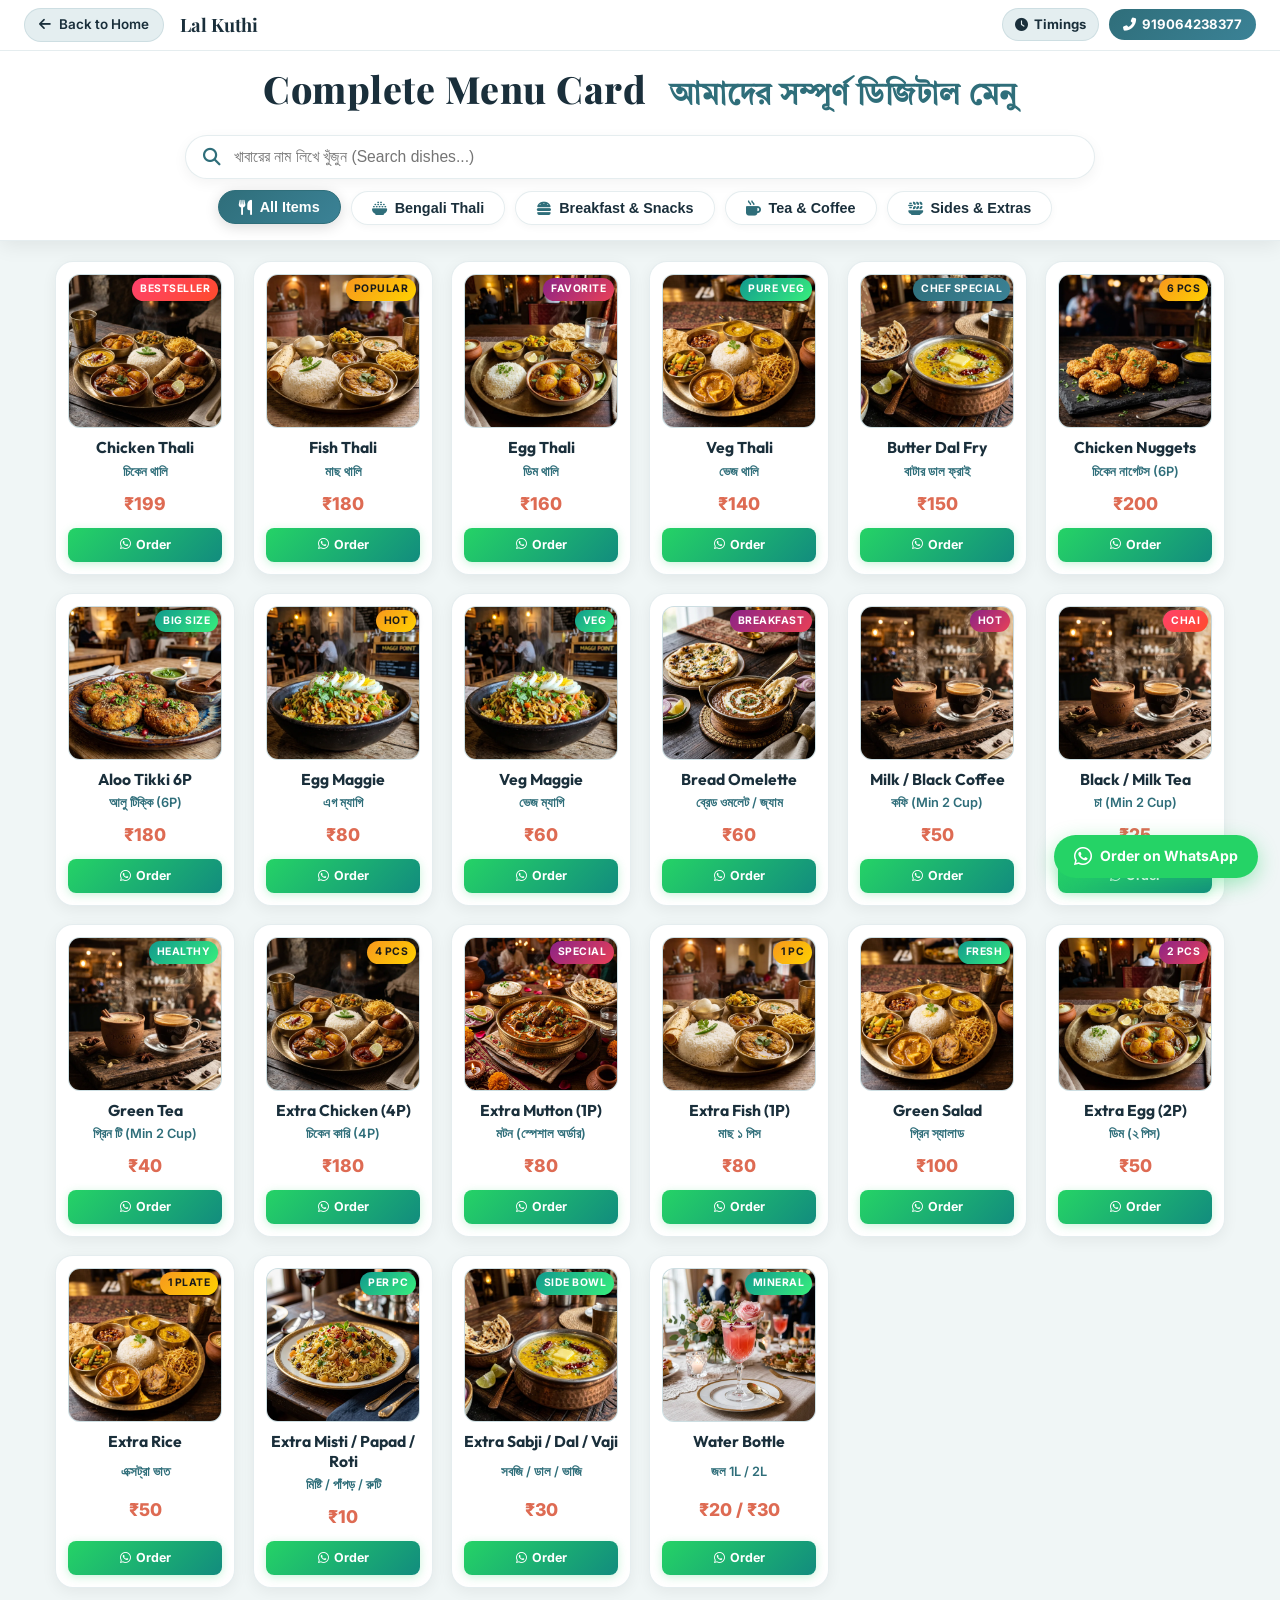
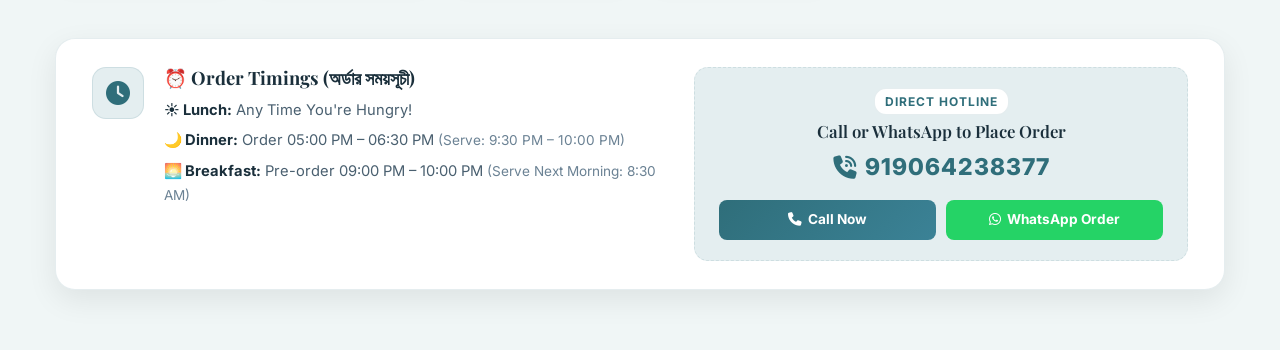
==== menu.html @ d5c4ffb7 "Initial commit - SW Lal Kuthi website and auto update tool" ====
<!DOCTYPE html>
<html lang="bn">
<head>
    <meta charset="UTF-8">
    <meta name="viewport" content="width=device-width, initial-scale=1.0">
    <link rel="icon" type="image/png" href="assets/lal_kuthi_logo.png">
    <title>Full Menu Card | Lal Kuthi</title>
    
    <!-- Meta Descriptions & SEO -->
    <meta name="description" content="Explore the full digital menu of Lal Kuthi. Bengali Thalis, Snacks, Tea, Coffee, Extras & Direct WhatsApp Ordering.">
    <meta name="theme-color" content="#c9a24b">
    
    <!-- Fonts -->
    <link rel="preconnect" href="https://fonts.googleapis.com">
    <link rel="preconnect" href="https://fonts.gstatic.com" crossorigin>
    <link href="https://fonts.googleapis.com/css2?family=Cinzel:wght@500;700;900&family=Inter:wght@300;400;500;600;700;800&family=Outfit:wght@400;500;600;700;800&family=Playfair+Display:ital,wght@0,600;0,700;0,900;1,600&family=Tiro+Bangla:ital@0;1&display=swap" rel="stylesheet">
    
    <!-- Font Awesome -->
    <link rel="stylesheet" href="https://cdnjs.cloudflare.com/ajax/libs/font-awesome/6.5.1/css/all.min.css">
    
    <!-- Main Style -->
    <link rel="stylesheet" href="styles.css">

    <style>
        /* Specific Styles for Compact Full Menu Page (LIGHT THEME) */
        .full-menu-page {
            background-color: var(--bg-deep);
            color: var(--text-primary);
            min-height: 100vh;
        }

        /* Sticky Top Header Container */
        .sticky-menu-top-container {
            position: sticky;
            top: 0;
            z-index: 1000;
            background: var(--bg-card);
            backdrop-filter: blur(20px);
            -webkit-backdrop-filter: blur(20px);
            border-bottom: 1.5px solid var(--glass-border);
            box-shadow: 0 4px 20px rgba(0, 0, 0, 0.08);
        }

        .full-menu-nav {
            padding: 8px 24px;
            display: flex;
            align-items: center;
            justify-content: space-between;
            border-bottom: 1px solid var(--glass-border);
        }

        .full-menu-nav-left {
            display: flex;
            align-items: center;
            gap: 16px;
        }

        .nav-back-btn {
            display: inline-flex;
            align-items: center;
            gap: 8px;
            background: var(--bg-dark);
            border: 1px solid var(--glass-border);
            color: var(--text-primary);
            padding: 5px 14px;
            border-radius: 25px;
            text-decoration: none;
            font-weight: 600;
            font-size: 0.84rem;
            transition: all 0.3s ease;
        }

        .nav-back-btn:hover {
            background: var(--accent-gold);
            color: #ffffff;
            border-color: var(--accent-gold);
            transform: translateX(-3px);
            box-shadow: 0 0 15px rgba(0, 0, 0, 0.15);
        }

        .full-menu-logo-title {
            font-family: 'Playfair Display', serif;
            font-size: 1.15rem;
            font-weight: 700;
            color: var(--text-primary);
        }

        .full-menu-logo-title span {
            color: var(--accent-gold);
        }

        .full-menu-nav-right {
            display: flex;
            align-items: center;
            gap: 10px;
        }

        .nav-timing-btn {
            display: inline-flex;
            align-items: center;
            gap: 6px;
            background: var(--bg-dark);
            border: 1px solid var(--glass-border);
            color: var(--text-primary);
            padding: 5px 12px;
            border-radius: 25px;
            text-decoration: none;
            font-weight: 700;
            font-size: 0.82rem;
            transition: all 0.3s ease;
        }

        .nav-timing-btn:hover {
            background: var(--accent-gold);
            color: #ffffff;
            border-color: var(--accent-gold);
            transform: translateY(-2px);
            box-shadow: 0 0 15px rgba(0, 0, 0, 0.15);
        }

        .nav-call-btn {
            display: inline-flex;
            align-items: center;
            gap: 6px;
            background: linear-gradient(135deg, var(--accent-gold), var(--accent-amber));
            color: #ffffff;
            padding: 5px 14px;
            border-radius: 25px;
            text-decoration: none;
            font-weight: 700;
            font-size: 0.82rem;
            transition: all 0.3s ease;
        }

        .nav-call-btn:hover {
            transform: translateY(-2px);
            box-shadow: 0 4px 15px rgba(0, 0, 0, 0.2);
        }

        /* Full Menu Hero Header */
        .full-menu-hero {
            text-align: center;
            padding: 14px 20px 10px;
            position: relative;
        }

        .full-menu-hero h1 {
            font-family: 'Playfair Display', serif;
            font-size: 2.35rem;
            font-weight: 800;
            color: var(--text-primary);
            margin-bottom: 0;
            line-height: 1.25;
            letter-spacing: 0.5px;
        }

        .full-menu-hero h1 .bengali-heading {
            color: var(--accent-gold);
            display: inline-block;
            font-size: 1.85rem;
            margin-left: 14px;
            font-family: 'Tiro Bangla', serif;
            font-weight: 700;
        }

        .full-menu-hero p {
            display: none;
        }

        /* Search & Filter Controls */
        .menu-control-bar {
            max-width: 950px;
            margin: 0 auto;
            padding: 10px 20px 15px;
        }

        .search-box-wrapper {
            position: relative;
            margin-bottom: 12px;
        }

        .search-box-wrapper input {
            width: 100%;
            background: var(--bg-card);
            border: 1.5px solid var(--glass-border);
            padding: 12px 20px 12px 48px;
            border-radius: 30px;
            color: var(--text-primary);
            font-size: 0.98rem;
            outline: none;
            transition: all 0.3s ease;
            box-shadow: 0 4px 14px rgba(0, 0, 0, 0.05);
        }

        .search-box-wrapper input:focus {
            border-color: var(--accent-gold);
            box-shadow: 0 0 18px rgba(0, 0, 0, 0.1);
            background: var(--bg-card);
        }

        .search-box-wrapper i {
            position: absolute;
            left: 18px;
            top: 50%;
            transform: translateY(-50%);
            color: var(--accent-gold);
            font-size: 1.1rem;
        }

        .menu-category-tabs {
            display: flex;
            justify-content: center;
            flex-wrap: wrap;
            gap: 10px;
            margin: 0;
        }

        .menu-tab-btn {
            background: var(--bg-card);
            border: 1.5px solid var(--glass-border);
            color: var(--text-secondary);
            padding: 8px 20px;
            border-radius: 25px;
            font-size: 0.9rem;
            font-weight: 600;
            cursor: pointer;
            backdrop-filter: blur(8px);
            transition: all 0.25s ease;
            display: inline-flex;
            align-items: center;
            gap: 8px;
            box-shadow: 0 2px 8px rgba(0, 0, 0, 0.04);
        }

        .menu-tab-btn i {
            color: var(--accent-gold);
            font-size: 0.95rem;
            transition: transform 0.3s ease;
        }

        .menu-tab-btn:hover {
            border-color: var(--accent-gold);
            color: var(--text-primary);
            background: var(--bg-card2, #f4f8f9);
            transform: translateY(-2px);
            box-shadow: 0 4px 15px rgba(0, 0, 0, 0.08);
        }

        .menu-tab-btn.active {
            background: linear-gradient(135deg, var(--accent-gold), var(--accent-amber));
            border-color: var(--accent-gold);
            color: #ffffff;
            box-shadow: 0 3px 14px rgba(0, 0, 0, 0.15);
            transform: translateY(-1px);
        }

        .menu-tab-btn.active i {
            color: #ffffff;
        }

        /* Compact Grid for Full Menu */
        .compact-menu-grid-container {
            max-width: 1200px;
            margin: 20px auto 50px;
            padding: 0 15px;
        }

        .compact-grid {
            display: grid;
            grid-template-columns: repeat(auto-fill, minmax(180px, 1fr));
            gap: 18px;
        }

        .compact-grid .food-menu-card {
            flex: initial;
            width: 100%;
            animation: floatMenuItem 4.5s ease-in-out infinite alternate;
        }

        .compact-grid .food-menu-card.hidden {
            display: none !important;
        }

        /* No Results Message */
        #no-results-msg {
            text-align: center;
            padding: 50px 20px;
            font-size: 1.1rem;
            color: var(--accent-gold);
            display: none;
            grid-column: 1 / -1;
        }

        /* Order Info Banner (Light Theme) */
        .order-info-banner {
            display: flex;
            align-items: stretch;
            justify-content: space-between;
            gap: 25px;
            padding: 28px 36px;
            border-radius: 20px;
            background: var(--bg-card);
            border: 1.5px solid var(--glass-border);
            box-shadow: 0 10px 30px rgba(0, 0, 0, 0.07);
        }

        .order-timing-card {
            display: flex;
            gap: 20px;
            flex: 1.3;
        }

        .timing-icon {
            width: 52px;
            height: 52px;
            border-radius: 14px;
            background: var(--bg-dark);
            border: 1px solid var(--glass-border);
            display: flex;
            align-items: center;
            justify-content: center;
            color: var(--accent-gold);
            font-size: 1.5rem;
            flex-shrink: 0;
        }

        .timing-details h4 {
            color: var(--text-primary);
            font-size: 1.15rem;
            margin-bottom: 10px;
            font-weight: 700;
        }

        .timing-details ul {
            list-style: none;
            padding: 0;
            margin: 0;
            display: flex;
            flex-direction: column;
            gap: 7px;
        }

        .timing-details li {
            font-size: 0.92rem;
            color: var(--text-secondary);
        }

        .timing-details li strong {
            color: var(--text-primary);
        }

        .timing-details .serve-time {
            color: var(--text-muted);
            font-size: 0.85rem;
        }

        .order-call-box {
            flex: 1;
            display: flex;
            flex-direction: column;
            align-items: center;
            justify-content: center;
            text-align: center;
            background: var(--bg-dark);
            padding: 20px 24px;
            border-radius: 14px;
            border: 1px dashed var(--glass-border);
        }

        .call-badge {
            background: var(--bg-card);
            color: var(--accent-gold);
            font-size: 0.75rem;
            font-weight: 700;
            text-transform: uppercase;
            letter-spacing: 1px;
            padding: 3px 10px;
            border-radius: 12px;
            margin-bottom: 6px;
            border: 1px solid var(--glass-border);
        }

        .order-call-box h3 {
            font-size: 1.05rem;
            color: var(--text-primary);
            margin-bottom: 8px;
            font-weight: 600;
        }

        .order-phone-link {
            font-size: 1.45rem;
            font-weight: 800;
            color: var(--accent-gold);
            text-decoration: none;
            letter-spacing: 1px;
            display: inline-flex;
            align-items: center;
            gap: 8px;
            margin-bottom: 14px;
            transition: transform 0.3s ease;
        }

        .order-phone-link:hover {
            transform: scale(1.05);
        }

        .quick-action-btns {
            display: flex;
            gap: 10px;
            width: 100%;
        }

        .direct-call-btn, .direct-wp-btn {
            flex: 1;
            padding: 9px 12px;
            border-radius: 8px;
            font-size: 0.85rem;
            font-weight: 700;
            text-decoration: none;
            display: inline-flex;
            align-items: center;
            justify-content: center;
            gap: 6px;
            transition: all 0.3s ease;
        }

        .direct-call-btn {
            background: linear-gradient(135deg, var(--accent-gold), var(--accent-amber));
            color: #ffffff;
        }

        .direct-call-btn:hover {
            transform: translateY(-2px);
            box-shadow: 0 4px 15px rgba(0, 0, 0, 0.2);
        }

        .direct-wp-btn {
            background: #25D366;
            color: #ffffff;
        }

        .direct-wp-btn:hover {
            background: #1ebc59;
            transform: translateY(-2px);
            box-shadow: 0 4px 15px rgba(37, 211, 102, 0.4);
        }

        /* Floating Order Quick Dial */
        .floating-order-btn {
            position: fixed;
            bottom: 22px;
            right: 22px;
            z-index: 999;
            display: flex;
            align-items: center;
            gap: 8px;
            background: #25D366;
            color: #ffffff;
            padding: 10px 20px;
            border-radius: 35px;
            text-decoration: none;
            font-weight: 700;
            font-size: 0.88rem;
            box-shadow: 0 6px 20px rgba(37, 211, 102, 0.4);
            transition: all 0.3s ease;
            animation: pulseOrderBtn 2.5s infinite;
        }

        .floating-order-btn:hover {
            background: #1ebc59;
            color: #ffffff;
            transform: scale(1.06);
            box-shadow: 0 8px 25px rgba(37, 211, 102, 0.6);
        }

        @keyframes pulseOrderBtn {
            0%, 100% { transform: scale(1); }
            50% { transform: scale(1.04); }
        }

        @media (max-width: 900px) {
            .order-info-banner {
                flex-direction: column;
                padding: 22px;
            }
            .order-timing-card {
                flex-direction: column;
                gap: 12px;
            }
        }

        @media (max-width: 600px) {
            .full-menu-nav {
                padding: 8px 12px;
            }
            .nav-back-btn span {
                display: none;
            }
            .full-menu-logo-title {
                font-size: 1.05rem;
            }
            .nav-timing-btn {
                padding: 4px 8px;
                font-size: 0.76rem;
            }
            .nav-timing-btn span {
                display: none;
            }
            .nav-call-btn {
                padding: 4px 10px;
                font-size: 0.76rem;
            }
            .full-menu-hero {
                padding: 10px 10px 4px;
            }
            .full-menu-hero h1 {
                font-size: 1.65rem;
            }
            .full-menu-hero h1 .bengali-heading {
                font-size: 1.35rem;
                display: block;
                margin-left: 0;
                margin-top: 4px;
            }
            .menu-control-bar {
                padding: 6px 12px 10px;
            }
            .search-box-wrapper {
                margin-bottom: 8px;
            }
            .search-box-wrapper input {
                padding: 9px 16px 9px 38px;
                font-size: 0.88rem;
                border-radius: 25px;
            }
            .search-box-wrapper i {
                left: 14px;
                font-size: 0.95rem;
            }
            .menu-category-tabs {
                gap: 6px;
                overflow-x: auto;
                flex-wrap: nowrap;
                justify-content: flex-start;
                padding-bottom: 4px;
                -webkit-overflow-scrolling: touch;
            }
            .menu-tab-btn {
                padding: 6px 14px;
                font-size: 0.8rem;
                border-radius: 20px;
                white-space: nowrap;
                flex-shrink: 0;
            }
            .compact-grid {
                grid-template-columns: repeat(2, 1fr);
                gap: 10px;
            }
            .compact-grid .food-menu-card {
                padding: 8px;
            }
            .food-title {
                font-size: 0.86rem;
            }
            .bengali-title {
                font-size: 0.72rem;
            }
            .food-price {
                font-size: 0.95rem;
            }
            .food-order-btn {
                padding: 5px 8px;
                font-size: 0.72rem;
            }
        }
    </style>
</head>
<body class="full-menu-page">

    <!-- Sticky Top Header (Navbar + Hero Title + Search Box + Filter Tabs) -->
    <div class="sticky-menu-top-container">
        <!-- Top Navigation Bar -->
        <nav class="full-menu-nav">
            <div class="full-menu-nav-left">
                <a href="index.html" class="nav-back-btn" title="Go back to Home Page">
                    <i class="fas fa-arrow-left"></i> <span>Back to Home</span>
                </a>
                <div class="full-menu-logo-title">Lal Kuthi</div>
            </div>
            <div class="full-menu-nav-right">
                <a href="#order-timings" class="nav-timing-btn" id="nav-timing-toggle-btn" title="Order Timings (অর্ডার সময়সূচী)">
                    <i class="fas fa-clock" id="nav-timing-icon"></i> <span id="nav-timing-text">Timings</span>
                </a>
                <a href="tel:919064238377" class="nav-call-btn">
                    <i class="fas fa-phone-alt"></i> <span>919064238377</span>
                </a>
            </div>
        </nav>

        <!-- Hero Header -->
        <header class="full-menu-hero">
            <h1>Complete Menu Card <span class="bengali-heading">আমাদের সম্পূর্ণ ডিজিটাল মেনু</span></h1>
        </header>

        <!-- Search Bar & Category Filter Tabs -->
        <div class="menu-control-bar">
            <div class="search-box-wrapper">
                <i class="fas fa-search"></i>
                <input type="text" id="menu-search-input" placeholder="খাবারের নাম লিখে খুঁজুন (Search dishes...)" autocomplete="off">
            </div>

            <div class="menu-category-tabs">
                <button class="menu-tab-btn active" data-category="all">
                    <i class="fas fa-utensils"></i> All Items
                </button>
                <button class="menu-tab-btn" data-category="thali">
                    <i class="fas fa-bowl-rice"></i> Bengali Thali
                </button>
                <button class="menu-tab-btn" data-category="snacks">
                    <i class="fas fa-burger"></i> Breakfast & Snacks
                </button>
                <button class="menu-tab-btn" data-category="beverages">
                    <i class="fas fa-mug-hot"></i> Tea & Coffee
                </button>
                <button class="menu-tab-btn" data-category="extras">
                    <i class="fas fa-plate-wheat"></i> Sides & Extras
                </button>
            </div>
        </div>
    </div>

    <!-- Compact Full Menu Grid -->
    <main class="compact-menu-grid-container">
        <div class="compact-grid" id="full-menu-grid">

            <!-- 1. Chicken Thali -->
            <div class="food-menu-card" data-category="thali" data-keywords="chicken thali murgi murgir mangsho rice dal sabji thali">
                <div class="food-card-badge bestseller">Bestseller</div>
                <div class="food-card-img-box">
                    <img src="assets/menu_chicken_thali.webp" alt="Chicken Thali" loading="lazy">
                </div>
                <div class="food-card-body">
                    <h3 class="food-title">Chicken Thali</h3>
                    <span class="bengali-title">চিকেন থালি</span>
                    <span class="food-price">₹199</span>
                    <a href="https://wa.me/919064238377?text==Hi%20Lal%20Kuthi,%20I%20want%20to%20order%20Chicken%20Thali%20(₹199)" target="_blank" class="food-order-btn">
                        <i class="fab fa-whatsapp"></i> Order
                    </a>
                </div>
            </div>

            <!-- 2. Fish Thali -->
            <div class="food-menu-card" data-category="thali" data-keywords="fish thali macher thali mach jhol rui katla rice dal thali">
                <div class="food-card-badge popular">Popular</div>
                <div class="food-card-img-box">
                    <img src="assets/menu_fish_thali.webp" alt="Fish Thali" loading="lazy">
                </div>
                <div class="food-card-body">
                    <h3 class="food-title">Fish Thali</h3>
                    <span class="bengali-title">মাছ থালি</span>
                    <span class="food-price">₹180</span>
                    <a href="https://wa.me/919064238377?text==Hi%20Lal%20Kuthi,%20I%20want%20to%20order%20Fish%20Thali%20(₹180)" target="_blank" class="food-order-btn">
                        <i class="fab fa-whatsapp"></i> Order
                    </a>
                </div>
            </div>

            <!-- 3. Egg Thali -->
            <div class="food-menu-card" data-category="thali" data-keywords="egg thali dimer thali dim kosha rice dal thali">
                <div class="food-card-badge special">Favorite</div>
                <div class="food-card-img-box">
                    <img src="assets/menu_egg_thali.webp" alt="Egg Thali" loading="lazy">
                </div>
                <div class="food-card-body">
                    <h3 class="food-title">Egg Thali</h3>
                    <span class="bengali-title">ডিম থালি</span>
                    <span class="food-price">₹160</span>
                    <a href="https://wa.me/919064238377?text==Hi%20Lal%20Kuthi,%20I%20want%20to%20order%20Egg%20Thali%20(₹160)" target="_blank" class="food-order-btn">
                        <i class="fab fa-whatsapp"></i> Order
                    </a>
                </div>
            </div>

            <!-- 4. Veg Thali -->
            <div class="food-menu-card" data-category="thali" data-keywords="veg thali niramish thali paneer dal sabji rice mishti doi">
                <div class="food-card-badge pure-veg">Pure Veg</div>
                <div class="food-card-img-box">
                    <img src="assets/menu_veg_thali.webp" alt="Veg Thali" loading="lazy">
                </div>
                <div class="food-card-body">
                    <h3 class="food-title">Veg Thali</h3>
                    <span class="bengali-title">ভেজ থালি</span>
                    <span class="food-price">₹140</span>
                    <a href="https://wa.me/919064238377?text==Hi%20Lal%20Kuthi,%20I%20want%20to%20order%20Veg%20Thali%20(₹140)" target="_blank" class="food-order-btn">
                        <i class="fab fa-whatsapp"></i> Order
                    </a>
                </div>
            </div>

            <!-- 5. Butter Dal Fry -->
            <div class="food-menu-card" data-category="extras" data-keywords="butter dal fry yellow dal tadka veg">
                <div class="food-card-badge chef">Chef Special</div>
                <div class="food-card-img-box">
                    <img src="assets/menu_butter_dal_fry.webp" alt="Butter Dal Fry" loading="lazy">
                </div>
                <div class="food-card-body">
                    <h3 class="food-title">Butter Dal Fry</h3>
                    <span class="bengali-title">বাটার ডাল ফ্রাই</span>
                    <span class="food-price">₹150</span>
                    <a href="https://wa.me/919064238377?text==Hi%20Lal%20Kuthi,%20I%20want%20to%20order%20Butter%20Dal%20Fry%20(₹150)" target="_blank" class="food-order-btn">
                        <i class="fab fa-whatsapp"></i> Order
                    </a>
                </div>
            </div>

            <!-- 6. Chicken Nuggets (6P) -->
            <div class="food-menu-card" data-category="snacks" data-keywords="chicken nuggets 6p fried snacks non-veg">
                <div class="food-card-badge popular">6 Pcs</div>
                <div class="food-card-img-box">
                    <img src="assets/menu_chicken_nuggets.webp" alt="Chicken Nuggets" loading="lazy">
                </div>
                <div class="food-card-body">
                    <h3 class="food-title">Chicken Nuggets</h3>
                    <span class="bengali-title">চিকেন নাগেটস (6P)</span>
                    <span class="food-price">₹200</span>
                    <a href="https://wa.me/919064238377?text==Hi%20Lal%20Kuthi,%20I%20want%20to%20order%20Chicken%20Nuggets%20(₹200)" target="_blank" class="food-order-btn">
                        <i class="fab fa-whatsapp"></i> Order
                    </a>
                </div>
            </div>

            <!-- 7. Aloo Tikki Big Size (6P) -->
            <div class="food-menu-card" data-category="snacks" data-keywords="aloo tikki potato cutlet snacks big size veg">
                <div class="food-card-badge pure-veg">Big Size</div>
                <div class="food-card-img-box">
                    <img src="assets/menu_aloo_tikki.webp" alt="Aloo Tikki Big Size" loading="lazy">
                </div>
                <div class="food-card-body">
                    <h3 class="food-title">Aloo Tikki 6P</h3>
                    <span class="bengali-title">আলু টিক্কি (6P)</span>
                    <span class="food-price">₹180</span>
                    <a href="https://wa.me/919064238377?text==Hi%20Lal%20Kuthi,%20I%20want%20to%20order%20Aloo%20Tikki%20(₹180)" target="_blank" class="food-order-btn">
                        <i class="fab fa-whatsapp"></i> Order
                    </a>
                </div>
            </div>

            <!-- 8. Egg Maggie -->
            <div class="food-menu-card" data-category="snacks" data-keywords="egg maggie noodles masala snacks">
                <div class="food-card-badge popular">Hot</div>
                <div class="food-card-img-box">
                    <img src="assets/menu_egg_maggie.webp" alt="Egg Maggie" loading="lazy">
                </div>
                <div class="food-card-body">
                    <h3 class="food-title">Egg Maggie</h3>
                    <span class="bengali-title">এগ ম্যাগি</span>
                    <span class="food-price">₹80</span>
                    <a href="https://wa.me/919064238377?text==Hi%20Lal%20Kuthi,%20I%20want%20to%20order%20Egg%20Maggie%20(₹80)" target="_blank" class="food-order-btn">
                        <i class="fab fa-whatsapp"></i> Order
                    </a>
                </div>
            </div>

            <!-- 9. Veg Maggie -->
            <div class="food-menu-card" data-category="snacks" data-keywords="veg maggie masala noodles snacks vegetarian">
                <div class="food-card-badge pure-veg">Veg</div>
                <div class="food-card-img-box">
                    <img src="assets/menu_egg_maggie.webp" alt="Veg Maggie" loading="lazy">
                </div>
                <div class="food-card-body">
                    <h3 class="food-title">Veg Maggie</h3>
                    <span class="bengali-title">ভেজ ম্যাগি</span>
                    <span class="food-price">₹60</span>
                    <a href="https://wa.me/919064238377?text==Hi%20Lal%20Kuthi,%20I%20want%20to%20order%20Veg%20Maggie%20(₹60)" target="_blank" class="food-order-btn">
                        <i class="fab fa-whatsapp"></i> Order
                    </a>
                </div>
            </div>

            <!-- 10. Bread Omelette / Jam / Butter -->
            <div class="food-menu-card" data-category="snacks" data-keywords="bread omelette jam butter breakfast toast egg">
                <div class="food-card-badge special">Breakfast</div>
                <div class="food-card-img-box">
                    <img src="assets/menu6.webp" alt="Bread Omelette Jam Butter" loading="lazy">
                </div>
                <div class="food-card-body">
                    <h3 class="food-title">Bread Omelette</h3>
                    <span class="bengali-title">ব্রেড ওমলেট / জ্যাম</span>
                    <span class="food-price">₹60</span>
                    <a href="https://wa.me/919064238377?text==Hi%20Lal%20Kuthi,%20I%20want%20to%20order%20Bread%20Omelette%20(₹60)" target="_blank" class="food-order-btn">
                        <i class="fab fa-whatsapp"></i> Order
                    </a>
                </div>
            </div>

            <!-- 11. Milk / Black Coffee -->
            <div class="food-menu-card" data-category="beverages" data-keywords="coffee milk coffee black coffee hot drink beverages espresso">
                <div class="food-card-badge special">Hot</div>
                <div class="food-card-img-box">
                    <img src="assets/menu_tea_coffee.webp" alt="Milk and Black Coffee" loading="lazy">
                </div>
                <div class="food-card-body">
                    <h3 class="food-title">Milk / Black Coffee</h3>
                    <span class="bengali-title">কফি (Min 2 Cup)</span>
                    <span class="food-price">₹50</span>
                    <a href="https://wa.me/919064238377?text==Hi%20Lal%20Kuthi,%20I%20want%20to%20order%20Coffee" target="_blank" class="food-order-btn">
                        <i class="fab fa-whatsapp"></i> Order
                    </a>
                </div>
            </div>

            <!-- 12. Black / Milk Tea -->
            <div class="food-menu-card" data-category="beverages" data-keywords="tea chai milk tea black tea masala chai beverage">
                <div class="food-card-badge bestseller">Chai</div>
                <div class="food-card-img-box">
                    <img src="assets/menu_tea_coffee.webp" alt="Black and Milk Tea" loading="lazy">
                </div>
                <div class="food-card-body">
                    <h3 class="food-title">Black / Milk Tea</h3>
                    <span class="bengali-title">চা (Min 2 Cup)</span>
                    <span class="food-price">₹25</span>
                    <a href="https://wa.me/919064238377?text==Hi%20Lal%20Kuthi,%20I%20want%20to%20order%20Tea" target="_blank" class="food-order-btn">
                        <i class="fab fa-whatsapp"></i> Order
                    </a>
                </div>
            </div>

            <!-- 13. Green Tea -->
            <div class="food-menu-card" data-category="beverages" data-keywords="green tea healthy detox hot beverage">
                <div class="food-card-badge pure-veg">Healthy</div>
                <div class="food-card-img-box">
                    <img src="assets/menu_tea_coffee.webp" alt="Green Tea" loading="lazy">
                </div>
                <div class="food-card-body">
                    <h3 class="food-title">Green Tea</h3>
                    <span class="bengali-title">গ্রিন টি (Min 2 Cup)</span>
                    <span class="food-price">₹40</span>
                    <a href="https://wa.me/919064238377?text==Hi%20Lal%20Kuthi,%20I%20want%20to%20order%20Green%20Tea" target="_blank" class="food-order-btn">
                        <i class="fab fa-whatsapp"></i> Order
                    </a>
                </div>
            </div>

            <!-- 14. Extra Chicken (4P) -->
            <div class="food-menu-card" data-category="extras" data-keywords="extra chicken 4p murgir mangsho chicken curry side non-veg">
                <div class="food-card-badge popular">4 Pcs</div>
                <div class="food-card-img-box">
                    <img src="assets/menu_chicken_thali.webp" alt="Extra Chicken 4P" loading="lazy">
                </div>
                <div class="food-card-body">
                    <h3 class="food-title">Extra Chicken (4P)</h3>
                    <span class="bengali-title">চিকেন কারি (4P)</span>
                    <span class="food-price">₹180</span>
                    <a href="https://wa.me/919064238377?text==Hi%20Lal%20Kuthi,%20I%20want%20to%20order%20Extra%20Chicken%204P%20(₹180)" target="_blank" class="food-order-btn">
                        <i class="fab fa-whatsapp"></i> Order
                    </a>
                </div>
            </div>

            <!-- 15. Extra Mutton (1P - Special Order) -->
            <div class="food-menu-card" data-category="extras" data-keywords="extra mutton 1p khasi mangsho mutton kosha special non-veg">
                <div class="food-card-badge special">Special</div>
                <div class="food-card-img-box">
                    <img src="assets/menu3.webp" alt="Extra Mutton 1P" loading="lazy">
                </div>
                <div class="food-card-body">
                    <h3 class="food-title">Extra Mutton (1P)</h3>
                    <span class="bengali-title">মটন (স্পেশাল অর্ডার)</span>
                    <span class="food-price">₹80</span>
                    <a href="https://wa.me/919064238377?text==Hi%20Lal%20Kuthi,%20I%20want%20to%20order%20Extra%20Mutton%20(₹80)" target="_blank" class="food-order-btn">
                        <i class="fab fa-whatsapp"></i> Order
                    </a>
                </div>
            </div>

            <!-- 16. Extra Fish (1P) -->
            <div class="food-menu-card" data-category="extras" data-keywords="extra fish 1p macher jhol rui katla side non-veg">
                <div class="food-card-badge popular">1 Pc</div>
                <div class="food-card-img-box">
                    <img src="assets/menu_fish_thali.webp" alt="Extra Fish 1P" loading="lazy">
                </div>
                <div class="food-card-body">
                    <h3 class="food-title">Extra Fish (1P)</h3>
                    <span class="bengali-title">মাছ ১ পিস</span>
                    <span class="food-price">₹80</span>
                    <a href="https://wa.me/919064238377?text==Hi%20Lal%20Kuthi,%20I%20want%20to%20order%20Extra%20Fish%20(₹80)" target="_blank" class="food-order-btn">
                        <i class="fab fa-whatsapp"></i> Order
                    </a>
                </div>
            </div>

            <!-- 17. Green Salad -->
            <div class="food-menu-card" data-category="extras" data-keywords="green salad cucumber tomato onion lemon salad veg">
                <div class="food-card-badge pure-veg">Fresh</div>
                <div class="food-card-img-box">
                    <img src="assets/menu_veg_thali.webp" alt="Green Salad" loading="lazy">
                </div>
                <div class="food-card-body">
                    <h3 class="food-title">Green Salad</h3>
                    <span class="bengali-title">গ্রিন স্যালাড</span>
                    <span class="food-price">₹100</span>
                    <a href="https://wa.me/919064238377?text==Hi%20Lal%20Kuthi,%20I%20want%20to%20order%20Green%20Salad%20(₹100)" target="_blank" class="food-order-btn">
                        <i class="fab fa-whatsapp"></i> Order
                    </a>
                </div>
            </div>

            <!-- 18. Extra Egg (2P) -->
            <div class="food-menu-card" data-category="extras" data-keywords="extra egg 2p dim egg curry side non-veg">
                <div class="food-card-badge special">2 Pcs</div>
                <div class="food-card-img-box">
                    <img src="assets/menu_egg_thali.webp" alt="Extra Egg 2P" loading="lazy">
                </div>
                <div class="food-card-body">
                    <h3 class="food-title">Extra Egg (2P)</h3>
                    <span class="bengali-title">ডিম (২ পিস)</span>
                    <span class="food-price">₹50</span>
                    <a href="https://wa.me/919064238377?text==Hi%20Lal%20Kuthi,%20I%20want%20to%20order%20Extra%20Egg%202P%20(₹50)" target="_blank" class="food-order-btn">
                        <i class="fab fa-whatsapp"></i> Order
                    </a>
                </div>
            </div>

            <!-- 19. Extra Rice -->
            <div class="food-menu-card" data-category="extras" data-keywords="extra rice bhat rice portion veg side">
                <div class="food-card-badge popular">1 Plate</div>
                <div class="food-card-img-box">
                    <img src="assets/menu_veg_thali.webp" alt="Extra Rice" loading="lazy">
                </div>
                <div class="food-card-body">
                    <h3 class="food-title">Extra Rice</h3>
                    <span class="bengali-title">এক্সট্রা ভাত</span>
                    <span class="food-price">₹50</span>
                    <a href="https://wa.me/919064238377?text==Hi%20Lal%20Kuthi,%20I%20want%20to%20order%20Extra%20Rice%20(₹50)" target="_blank" class="food-order-btn">
                        <i class="fab fa-whatsapp"></i> Order
                    </a>
                </div>
            </div>

            <!-- 20. Extra Misti / Papad / Roti -->
            <div class="food-menu-card" data-category="extras" data-keywords="extra misti papad roti sweet flatbread side">
                <div class="food-card-badge pure-veg">Per Pc</div>
                <div class="food-card-img-box">
                    <img src="assets/menu2.webp" alt="Extra Misti Papad Roti" loading="lazy">
                </div>
                <div class="food-card-body">
                    <h3 class="food-title">Extra Misti / Papad / Roti</h3>
                    <span class="bengali-title">মিষ্টি / পাঁপড় / রুটি</span>
                    <span class="food-price">₹10</span>
                    <a href="https://wa.me/919064238377?text==Hi%20Lal%20Kuthi,%20I%20want%20to%20order%20Extra%20Misti%20Papad%20Roti%20(₹10)" target="_blank" class="food-order-btn">
                        <i class="fab fa-whatsapp"></i> Order
                    </a>
                </div>
            </div>

            <!-- 21. Extra Sabji / Dal / Vaji -->
            <div class="food-menu-card" data-category="extras" data-keywords="extra sabji dal vaji butter dal fry veg side">
                <div class="food-card-badge pure-veg">Side Bowl</div>
                <div class="food-card-img-box">
                    <img src="assets/menu_butter_dal_fry.webp" alt="Extra Sabji Dal Vaji" loading="lazy">
                </div>
                <div class="food-card-body">
                    <h3 class="food-title">Extra Sabji / Dal / Vaji</h3>
                    <span class="bengali-title">সবজি / ডাল / ভাজি</span>
                    <span class="food-price">₹30</span>
                    <a href="https://wa.me/919064238377?text==Hi%20Lal%20Kuthi,%20I%20want%20to%20order%20Extra%20Sabji%20Dal%20Vaji%20(₹30)" target="_blank" class="food-order-btn">
                        <i class="fab fa-whatsapp"></i> Order
                    </a>
                </div>
            </div>

            <!-- 20. Packaged Water Bottle (1L / 2L) -->
            <div class="food-menu-card" data-category="beverages" data-keywords="water bottle 1l 2l mineral water drink">
                <div class="food-card-badge pure-veg">Mineral</div>
                <div class="food-card-img-box">
                    <img src="assets/menu5.webp" alt="Packaged Water Bottle" loading="lazy">
                </div>
                <div class="food-card-body">
                    <h3 class="food-title">Water Bottle</h3>
                    <span class="bengali-title">জল 1L / 2L</span>
                    <span class="food-price">₹20 / ₹30</span>
                    <a href="https://wa.me/919064238377?text==Hi%20Lal%20Kuthi,%20I%20want%20to%20order%20Water%20Bottle" target="_blank" class="food-order-btn">
                        <i class="fab fa-whatsapp"></i> Order
                    </a>
                </div>
            </div>

        </div>

        <!-- No Results Fallback -->
        <div id="no-results-msg">
            <i class="fas fa-search" style="font-size: 2.5rem; margin-bottom: 12px; display: block;"></i>
            <p>আপনার খোঁজা অনুযায়ী কোনো খাবার পাওয়া যায়নি। অন্য কিছু লিখে খুঁজুন।</p>
        </div>
    </main>

    <!-- Order Timings Banner -->
    <div id="order-timings" style="max-width: 1200px; margin: 0 auto 60px; padding: 0 15px; scroll-margin-top: 170px;">
        <div class="order-info-banner glassmorphism">
            <div class="order-timing-card">
                <div class="timing-icon"><i class="fas fa-clock"></i></div>
                <div class="timing-details">
                    <h4>⏰ Order Timings (অর্ডার সময়সূচী)</h4>
                    <ul>
                        <li><strong>☀️ Lunch:</strong> Any Time You're Hungry!</li>
                        <li><strong>🌙 Dinner:</strong> Order 05:00 PM – 06:30 PM <span class="serve-time">(Serve: 9:30 PM – 10:00 PM)</span></li>
                        <li><strong>🌅 Breakfast:</strong> Pre-order 09:00 PM – 10:00 PM <span class="serve-time">(Serve Next Morning: 8:30 AM)</span></li>
                    </ul>
                </div>
            </div>
            
            <div class="order-call-box">
                <div class="call-badge">Direct Hotline</div>
                <h3>Call or WhatsApp to Place Order</h3>
                <a href="tel:919064238377" class="order-phone-link">
                    <i class="fas fa-phone-volume"></i> 919064238377
                </a>
                <div class="quick-action-btns">
                    <a href="tel:919064238377" class="direct-call-btn">
                        <i class="fas fa-phone"></i> Call Now
                    </a>
                    <a href="https://wa.me/919064238377?text==Hello%20Lal%20Kuthi,%20I%20want%20to%20place%20an%20order!" target="_blank" class="direct-wp-btn">
                        <i class="fab fa-whatsapp"></i> WhatsApp Order
                    </a>
                </div>
            </div>
        </div>
    </div>

    <!-- Floating Direct WhatsApp Button -->
    <a href="https://wa.me/919064238377?text==Hello%20Lal%20Kuthi,%20I%20want%20to%20order%20food!" target="_blank" class="floating-order-btn" title="Direct WhatsApp Order">
        <i class="fab fa-whatsapp" style="font-size: 1.3rem;"></i> <span>Order on WhatsApp</span>
    </a>

    <!-- JavaScript for Live Search & Category Filtering -->
    <script>
        document.addEventListener('DOMContentLoaded', () => {
            const searchInput = document.getElementById('menu-search-input');
            const categoryTabs = document.querySelectorAll('.menu-tab-btn');
            const foodCards = document.querySelectorAll('.food-menu-card');
            const noResultsMsg = document.getElementById('no-results-msg');

            let activeCategory = 'all';

            function filterMenu() {
                const query = searchInput.value.toLowerCase().trim();
                let visibleCount = 0;

                foodCards.forEach(card => {
                    const cardCategory = card.getAttribute('data-category');
                    const keywords = (card.getAttribute('data-keywords') || '') + ' ' + card.innerText.toLowerCase();

                    const matchesCategory = (activeCategory === 'all' || cardCategory === activeCategory);
                    const matchesSearch = query === '' || keywords.includes(query);

                    if (matchesCategory && matchesSearch) {
                        card.classList.remove('hidden');
                        visibleCount++;
                    } else {
                        card.classList.add('hidden');
                    }
                });

                if (visibleCount === 0) {
                    noResultsMsg.style.display = 'block';
                } else {
                    noResultsMsg.style.display = 'none';
                }
            }

            // Category Tab Clicks
            categoryTabs.forEach(tab => {
                tab.addEventListener('click', () => {
                    categoryTabs.forEach(t => t.classList.remove('active'));
                    tab.classList.add('active');
                    activeCategory = tab.getAttribute('data-category');
                    filterMenu();
                });
            });

            // Search Input Live Filter
            searchInput.addEventListener('input', () => {
                filterMenu();
            });

            // ============================================================
            // TWO-WAY TOGGLE SCROLL (Click to go to Timings, Click again to go to Top)
            // ============================================================
            const timingToggleBtn = document.getElementById('nav-timing-toggle-btn');
            const timingIcon = document.getElementById('nav-timing-icon');
            const timingText = document.getElementById('nav-timing-text');
            const orderTimingsSection = document.getElementById('order-timings');

            function isNearTimingsSection() {
                if (!orderTimingsSection) return false;
                const rect = orderTimingsSection.getBoundingClientRect();
                return rect.top <= window.innerHeight * 0.75;
            }

            if (timingToggleBtn && orderTimingsSection) {
                timingToggleBtn.addEventListener('click', (e) => {
                    e.preventDefault();
                    if (isNearTimingsSection()) {
                        // If already at Timings section -> Smoothly scroll back to TOP
                        window.scrollTo({ top: 0, behavior: 'smooth' });
                    } else {
                        // Smoothly scroll DOWN to Order Timings section
                        orderTimingsSection.scrollIntoView({ behavior: 'smooth', block: 'start' });
                    }
                });

                // Dynamically update button icon/text when user scrolls near timings
                window.addEventListener('scroll', () => {
                    if (isNearTimingsSection()) {
                        timingToggleBtn.classList.add('at-bottom');
                        if (timingIcon) timingIcon.className = 'fas fa-arrow-up';
                        if (timingText) timingText.innerText = 'Top';
                        timingToggleBtn.title = 'Scroll back to Top (উপরে ফিরে যান)';
                    } else {
                        timingToggleBtn.classList.remove('at-bottom');
                        if (timingIcon) timingIcon.className = 'fas fa-clock';
                        if (timingText) timingText.innerText = 'Timings';
                        timingToggleBtn.title = 'Order Timings (অর্ডার সময়সূচী)';
                    }
                }, { passive: true });
            }
        });
    </script>
</body>
</html>
---- styles.css ----
/* ============================================================
   LAL KUTHI - Premium Modern Theme
   ============================================================ */

@import url('https://fonts.googleapis.com/css2?family=Cinzel:wght@500;700;900&family=Hind+Siliguri:wght@500;600;700&family=Inter:wght@300;400;500;600;700;800&family=Outfit:wght@400;500;600;700;800&family=Playfair+Display:ital,wght@0,600;0,700;0,900;1,600&family=Tiro+Bangla:ital@0;1&display=swap');

/* ---- CSS Variables ---- */
:root {
    --bg-deep:              #F0F6F6; /* Very Soft Seafoam/Sky Blue (main bg) */
    --bg-dark:              #E4EEF0; /* Soft Coastal Sand/Slate Blue tint (section bg alt) */
    --bg-card:              #FFFFFF; /* Pure White for cards */
    --bg-card2:             #F4F8F9; /* Hover card background */
    --bg-cream:             #E8F1F2; /* Cool Cream/White tint */
    --accent-gold:          #2F6E7A; /* Coral Blue / Teal */
    --accent-amber:         #3B8296; /* Medium Coral Blue */
    --accent-light:         #8AC0CB; /* Light Coral Blue (hover states) */
    --accent-red:           #DE6B53; /* Warm Coral / Coral Red */
    --accent-warm:          #C4553D; /* Muted Coral Red */
    --text-primary:         #1A2F3B; /* Deep Ocean Navy (primary text) */
    --text-secondary:       #4A6070; /* Muted Steel Blue */
    --text-muted:           #6B8294; /* Muted Slate Blue */
    --text-light-section:   #1A2F3B; /* Text on light sections */
    --glass-bg:             rgba(47, 110, 122, 0.04); /* Teal based glass */
    --glass-border:         rgba(47, 110, 122, 0.12);
    --glass-shadow:         0 8px 30px rgba(26, 47, 59, 0.08);
    --glow-gold:            0 0 25px rgba(47, 110, 122, 0.15);
    --radius-sm:            8px;
    --radius-md:            16px;
    --radius-lg:            24px;
    --transition:           all 0.4s cubic-bezier(0.4, 0, 0.2, 1);
}

/* ---- Reset ---- */
*, *::before, *::after {
    margin: 0;
    padding: 0;
    box-sizing: border-box;
}

html {
    scroll-behavior: smooth;
}

body {
    font-family: 'Inter', sans-serif;
    background-color: var(--bg-deep);
    color: var(--text-primary);
    overflow-x: hidden;
    line-height: 1.6;
}

body.no-scroll {
    overflow-y: hidden !important;
}

h1, h2, h3, h4 {
    font-family: 'Playfair Display', serif;
    line-height: 1.2;
}

/* ---- Custom Scrollbar ---- */
::-webkit-scrollbar          { width: 6px; }
::-webkit-scrollbar-track    { background: var(--bg-deep); }
::-webkit-scrollbar-thumb    { background: var(--accent-gold); border-radius: 3px; }
::-webkit-scrollbar-thumb:hover { background: var(--accent-amber); }

/* ============================================================
   LAL KUTHI - Premium Modern Theme
   ============================================================ */
.navbar {
    position: sticky;
    top: 0;
    margin: 0;
    width: 100%;
    padding: 0 5%;
    height: 72px;
    border-radius: 0;
    display: flex;
    justify-content: space-between;
    align-items: center;
    background: rgba(240, 246, 246, 0.92);
    backdrop-filter: blur(20px);
    -webkit-backdrop-filter: blur(20px);
    z-index: 1000;
    border-bottom: 1px solid rgba(47, 110, 122, 0.2);
    box-shadow: 0 4px 30px rgba(0, 0, 0, 0.5);
    transition: var(--transition);
}

.navbar-scrolled {
    height: 62px;
    background: rgba(240, 246, 246, 0.97);
    border-bottom-color: rgba(47, 110, 122, 0.35);
    box-shadow: 0 8px 40px rgba(0, 0, 0, 0.7), var(--glow-gold);
}

.logo-container {
    display: flex;
    align-items: center;
    gap: 2px; /* Set gap to almost zero to align right next to logo image */
}

.logo-brand-img {
    height: 52px;
    width: auto;
    object-fit: contain;
    transition: var(--transition);
}

.logo-brand-img:hover {
    transform: scale(1.04);
}

.logo-text-wrapper {
    display: flex;
    align-items: center;
    position: relative;
    padding-left: 0px; /* Removed padding entirely to start text immediately */
    /* no overflow: hidden so football can roll across the whole screen */
}

.animated-football-header {
    position: absolute;
    left: -52px;
    width: 48px;
    height: 48px;
    top: 50%;
    margin-top: -24px;
    display: inline-block;
    z-index: 10;
    animation: footballRollAcross 14s linear infinite;
    will-change: left, transform, opacity;
    pointer-events: none;
}

.animated-football-header svg,
.animated-football-header img {
    width: 100%;
    height: 100%;
}

.logo-text {
    font-size: 1.5rem;
    font-weight: 800;
    letter-spacing: 1px;
    background: linear-gradient(90deg, var(--accent-gold), var(--accent-red));
    -webkit-background-clip: text;
    -webkit-text-fill-color: transparent;
    font-family: 'Tiro Bangla', 'Hind Siliguri', serif;
    display: inline-block;
    white-space: nowrap;
    overflow: hidden;
    clip-path: inset(0 100% 0 0);
    opacity: 0;
    animation: revealTextWipe 14s linear infinite;
    will-change: clip-path, opacity;
}

.nav-links {
    display: flex;
    flex-direction: column;
    position: absolute;
    top: 100%;
    right: 5%; /* Align with padding of navbar actions */
    width: 210px;
    height: auto;
    background: rgba(240, 246, 246, 0.97);
    backdrop-filter: blur(20px);
    -webkit-backdrop-filter: blur(20px);
    border: 1px solid rgba(47, 110, 122, 0.2);
    border-radius: 0 0 var(--radius-md) var(--radius-md);
    padding: 1.5rem 0;
    gap: 0.25rem;
    box-shadow: 0 15px 40px rgba(0, 0, 0, 0.6);
    opacity: 0;
    transform: translateY(-8px);
    pointer-events: none;
    transition: all 0.3s cubic-bezier(0.165, 0.84, 0.44, 1);
    align-items: center;
    list-style: none;
    z-index: 1000;
}

.nav-links.nav-active {
    opacity: 1;
    transform: translateY(0);
    pointer-events: auto;
}

.nav-links a {
    text-decoration: none;
    color: var(--text-secondary);
    font-weight: 500;
    font-size: 0.95rem;
    letter-spacing: 0.5px;
    text-transform: uppercase;
    padding: 0.65rem 1.4rem;
    border-radius: var(--radius-sm);
    transition: var(--transition);
    position: relative;
    display: block;
    width: 100%;
    text-align: center;
}

.nav-links a::after {
    content: '';
    position: absolute;
    bottom: 2px;
    left: 50%;
    transform: translateX(-50%);
    width: 0;
    height: 1.5px;
    background: var(--accent-gold);
    border-radius: 2px;
    transition: width 0.3s ease;
}

.nav-links a:hover {
    color: var(--accent-light);
}

.nav-links a:hover::after {
    width: 60%;
}

.navbar-actions {
    display: flex;
    align-items: center;
    gap: 0.35rem;
}
.dripza-btn-nav {
    background: transparent !important;
    border: none !important;
    width: 38px;
    height: 38px;
    cursor: pointer;
    display: flex;
    align-items: center;
    justify-content: center;
    padding: 0;
    overflow: visible;
    position: relative;
    box-shadow: none !important;
    transition: transform 0.3s ease;
}

.dripza-btn-nav:hover {
    background: transparent !important;
    box-shadow: none !important;
    transform: translateY(-2px);
}

.dripza-nav-icon {
    width: 100%;
    height: 100%;
    object-fit: contain;
    animation: dripzaBreathing 3.5s infinite ease-in-out;
    transition: filter 0.4s ease, transform 0.8s cubic-bezier(0.34, 1.56, 0.64, 1);
}

.dripza-btn-nav:hover .dripza-nav-icon {
    transform: scale(1.15) rotate(360deg);
    filter: drop-shadow(0 0 10px rgba(47, 110, 122, 0.9));
}

@keyframes dripzaBreathing {
    0%, 100% {
        transform: scale(1);
        filter: drop-shadow(0 0 2px rgba(47, 110, 122, 0.25));
    }
    50% {
        transform: scale(1.06);
        filter: drop-shadow(0 0 7px rgba(47, 110, 122, 0.65));
    }
}

.hamburger {
    display: block; /* Show hamburger globally on PC and Mobile */
    cursor: pointer;
    font-size: 1.4rem;
    color: var(--text-primary);
    padding: 0.4rem;
    border-radius: var(--radius-sm);
    transition: var(--transition);
}

.hamburger:hover {
    color: var(--accent-gold);
    background: rgba(47, 110, 122, 0.08);
}

/* ============================================================
   LAL KUTHI - Premium Modern Theme
   ============================================================ */
.hero {
    position: relative;
    width: 100%;
    aspect-ratio: 16 / 9;
    height: 56.25vw; /* Explicit 16:9 height to prevent collapse */
    min-height: 400px; /* Safe minimum height for PC banner */
    display: flex;
    align-items: center;
    justify-content: center;
    text-align: center;
    overflow: hidden;
    margin-top: 0;
}

.hero-bg {
    position: absolute;
    inset: 0;
    z-index: 0;
    overflow: hidden;
    background: var(--bg-deep);
}

.hero-bg::before {
    content: '';
    position: absolute;
    top: -30px;
    left: -30px;
    right: -30px;
    bottom: -30px;
    background-image: var(--bg-image);
    background-size: cover;
    background-position: center;
    filter: blur(28px) brightness(0.28) saturate(1.2);
    transition: background-image 1.2s ease-in-out;
    z-index: 0;
}

.hero-bg img {
    position: absolute;
    inset: 0;
    width: 100%;
    height: 100%;
    object-fit: cover;
    display: block;
    opacity: 0;
    transition: opacity 1.5s ease-in-out;
    z-index: 1;
}

.hero-video {
    position: absolute;
    inset: 0;
    width: 100%;
    height: 100%;
    object-fit: cover;
    z-index: 1;
}

.hero-bg img.active {
    opacity: 1;
    z-index: 2;
}

.hero-bg img.prev {
    opacity: 0;
    z-index: 1;
}

.hero-nav-zone {
    position: absolute;
    top: 0;
    bottom: 0;
    width: 15%;
    z-index: 5;
    cursor: pointer;
    background: transparent;
    transition: background 0.3s ease;
}

.hero-nav-zone.left-zone {
    left: 0;
}

.hero-nav-zone.right-zone {
    right: 0;
}

/* Subtle feedback on hover (no arrow icons) */
.hero-nav-zone:hover {
    background: rgba(255, 255, 255, 0.03);
}

.overlay {
    position: absolute;
    inset: 0;
    background: transparent;
    z-index: 3;
    pointer-events: none;
}

.hero-content {
    max-width: 800px;
    padding: 0 24px;
    z-index: 4;
    transform: translateY(30px);
    opacity: 0;
    animation: fadeUp 1.2s cubic-bezier(0.165, 0.84, 0.44, 1) forwards 0.4s;
}

.hero-content h1 {
    font-size: 3.6rem;
    font-weight: 800;
    margin-bottom: 1.2rem;
    color: var(--text-primary);
    text-shadow: 0 4px 15px rgba(0, 0, 0, 0.5);
    letter-spacing: -1px;
}

.hero-content p {
    font-size: 1.15rem;
    color: var(--text-secondary);
    margin-bottom: 2.8rem;
    line-height: 1.7;
    text-shadow: 0 2px 8px rgba(0, 0, 0, 0.5);
}

/* ============================================================
   LAL KUTHI - Premium Modern Theme
   ============================================================ */
section {
    padding: 15px 6%;
}

.section-title {
    font-family: 'Playfair Display', serif;
    font-size: 2.6rem;
    font-weight: 700;
    text-align: center;
    margin-bottom: 1.2rem;
    color: var(--text-primary);
    position: relative;
    display: inline-block;
    width: 100%;
    letter-spacing: -0.5px;
}

.section-title::after {
    content: '';
    display: block;
    width: 60px;
    height: 2px;
    background: linear-gradient(90deg, var(--accent-gold), var(--accent-light));
    margin: 0.8rem auto 0;
    border-radius: 2px;
    box-shadow: 0 0 10px rgba(47, 110, 122, 0.5);
}

/* ============================================================
   LAL KUTHI - Premium Modern Theme
   ============================================================ */
.vibe-section {
    background: radial-gradient(ellipse at center top, rgba(47, 110, 122,0.05) 0%, transparent 65%);
    border-top: 1px solid rgba(47, 110, 122, 0.08);
    border-bottom: 1px solid rgba(47, 110, 122, 0.08);
    padding-top: 15px;
    padding-bottom: 15px;
}

.vibe-container {
    display: flex;
    align-items: center;
    justify-content: center;
    flex-wrap: wrap;
    gap: 1.2rem;
    padding: 0;
    max-width: 1100px;
    margin: 0 auto;
}

.vibe-text {
    max-width: 520px;
}

.vibe-text h3 {
    font-family: 'Playfair Display', serif;
    font-size: 2rem;
    margin-bottom: 1.2rem;
    font-weight: 700;
    color: var(--text-primary);
    position: relative;
    padding-left: 1.2rem;
}

.vibe-text h3::before {
    content: '';
    position: absolute;
    left: 0;
    top: 10%;
    height: 80%;
    width: 3px;
    background: linear-gradient(to bottom, var(--accent-gold), var(--accent-amber));
    border-radius: 3px;
}

.vibe-text p {
    color: var(--text-secondary);
    line-height: 1.9;
    font-size: 1.05rem;
    font-weight: 400;
}

/* ============================================================
   LAL KUTHI - Premium Modern Theme
   ============================================================ */
.rath-feast-container {
    position: relative;
    width: 190px;
    height: 190px;
    background: radial-gradient(circle at center, #260A13 0%, #120408 100%);
    border-radius: var(--radius-md);
    border: 2px solid rgba(255, 193, 7, 0.55);
    box-shadow: 0 8px 24px rgba(0, 0, 0, 0.85), 
                inset 0 0 25px rgba(233, 30, 99, 0.25),
                0 0 14px rgba(255, 193, 7, 0.35);
    overflow: hidden;
    cursor: pointer;
    perspective: 500px;
    flex-shrink: 0;
    margin: 20px;
    transition: border-color 0.4s ease, box-shadow 0.4s ease;
}

.rath-feast-container:hover {
    border-color: #FFD54F;
    box-shadow: 0 8px 24px rgba(0, 0, 0, 0.95), 
                inset 0 0 25px rgba(255, 215, 0, 0.3),
                0 0 22px rgba(233, 30, 99, 0.5);
}

.temple-arch {
    position: absolute;
    top: 5px;
    left: 5px;
    right: 5px;
    bottom: 5px;
    border: 1px dashed rgba(255, 215, 0, 0.4);
    border-radius: var(--radius-md);
    pointer-events: none;
    z-index: 1;
}

.rath-altar-chariot {
    position: absolute;
    top: 15px;
    left: 50%;
    transform: translateX(-50%);
    width: 72px;
    height: 72px;
    z-index: 3;
    filter: drop-shadow(0 2px 6px rgba(0,0,0,0.7));
    transition: transform 0.4s cubic-bezier(0.175, 0.885, 0.32, 1.275), filter 0.4s ease;
    animation: trophyFloat 3.5s infinite ease-in-out;
}

.rath-altar-chariot svg {
    width: 100%;
    height: 100%;
}

.rath-feast-container.activated .rath-altar-chariot {
    filter: drop-shadow(0 0 10px #FFD700) drop-shadow(0 0 18px #E91E63);
    animation: trophyVibrate 0.12s infinite linear;
}

@keyframes trophyFloat {
    0%, 100% { transform: translateX(-50%) translateY(0); }
    50% { transform: translateX(-50%) translateY(-3px); }
}

@keyframes trophyVibrate {
    0%, 100% { transform: translateX(-50%) translate(0, 0) scale(1.04); }
    25% { transform: translateX(-50%) translate(-0.6px, 0.6px) scale(1.04); }
    50% { transform: translateX(-50%) translate(0.6px, -0.6px) scale(1.04); }
    75% { transform: translateX(-50%) translate(-0.6px, -0.6px) scale(1.04); }
}

.temple-bell {
    position: absolute;
    bottom: 12px;
    left: 50%;
    width: 58px;
    height: 58px;
    transform: translateX(-50%);
    z-index: 5;
    cursor: pointer;
    filter: drop-shadow(0 3px 6px rgba(0,0,0,0.7));
    transition: transform 0.6s cubic-bezier(0.19, 1, 0.22, 1), opacity 0.5s ease;
}

.temple-bell:hover {
    transform: translateX(-50%) scale(1.1);
}

.temple-bell svg {
    width: 100%;
    height: 100%;
}

.rath-feast-container.activated .temple-bell {
    transform: translateX(-50%) translateY(-55px) rotate(-22deg) scale(0.9);
    opacity: 0;
    pointer-events: none;
}

.rath-fusion-burger {
    position: absolute;
    bottom: 10px;
    left: 50%;
    width: 68px;
    height: 68px;
    transform: translate(-50%, 15px) scale(0.6);
    opacity: 0;
    z-index: 2;
    pointer-events: none;
    transition: all 0.6s cubic-bezier(0.175, 0.885, 0.32, 1.275);
    filter: drop-shadow(0 0 4px rgba(0, 0, 0, 0.4));
}

.rath-fusion-burger svg {
    width: 100%;
    height: 100%;
}

.rath-feast-container.activated .rath-fusion-burger {
    opacity: 1;
    transform: translate(-50%, 0) scale(1.2);
    filter: drop-shadow(0 0 10px #FFD700) drop-shadow(0 0 18px #E91E63);
}

.rath-celebration {
    position: absolute;
    top: 36%;
    left: 50%;
    transform: translate(-50%, -50%) scale(0.7);
    font-family: 'Tiro Bangla', 'Hind Siliguri', serif;
    font-size: 0.82rem;
    font-weight: 900;
    color: #ffffff;
    letter-spacing: 1px;
    text-shadow: 0 0 10px #FFD700, 
                 0 0 18px #E91E63, 
                 0 0 26px #880E4F;
    opacity: 0;
    pointer-events: none;
    z-index: 6;
    transition: all 0.4s cubic-bezier(0.175, 0.885, 0.32, 1.275);
    white-space: nowrap;
}

.rath-feast-container.activated .rath-celebration {
    opacity: 1;
    transform: translate(-50%, -50%) scale(1);
    animation: pulseGoal 0.4s ease-in-out infinite alternate;
}

.feast-item {
    position: absolute;
    font-size: 11px;
    opacity: 0;
    z-index: 4;
    pointer-events: none;
}

.feast-item.p1 { left: 45%; top: 35px; }
.feast-item.p2 { left: 35%; top: 40px; }
.feast-item.p3 { left: 55%; top: 40px; }
.feast-item.p4 { left: 40%; top: 30px; }
.feast-item.p5 { left: 50%; top: 30px; }
.feast-item.p6 { left: 48%; top: 25px; }

.rath-feast-container.activated .feast-item {
    animation: rainConfetti 1.5s cubic-bezier(0.1, 0.8, 0.3, 1) forwards;
}

@keyframes rainConfetti {
    0% {
        transform: translate(0, 0) rotate(0deg) scale(0.5);
        opacity: 1;
    }
    100% {
        opacity: 0;
    }
}

.rath-feast-container.activated .feast-item.p1 { transform: translate(-50px, 85px) rotate(360deg) scale(1.3); }
.rath-feast-container.activated .feast-item.p2 { transform: translate(-70px, 65px) rotate(180deg) scale(1.1); }
.rath-feast-container.activated .feast-item.p3 { transform: translate(60px, 80px) rotate(-360deg) scale(1.4); }
.rath-feast-container.activated .feast-item.p4 { transform: translate(-30px, 95px) rotate(-180deg) scale(1.2); }
.rath-feast-container.activated .feast-item.p5 { transform: translate(40px, 90px) rotate(540deg) scale(1.5); }
.rath-feast-container.activated .feast-item.p6 { transform: translate(5px, 100px) rotate(-540deg) scale(1.3); }

/* ============================================================
   LAL KUTHI - Premium Modern Theme
   ============================================================ */
.reviews-section {
    background: var(--bg-dark);
}

.reviews-slider-container {
    position: relative;
    max-width: 500px;
    margin: 0 auto;
    padding: 0 10px;
}

.reviews-slider {
    position: relative;
    height: 500px;
    width: 100%;
    border-radius: var(--radius-md);
    overflow: hidden;
}

.gallery-item {
    transition: transform 0.3s ease;
    padding: 15px;
    border-radius: var(--radius-md);
}

.reviews-slider .review-slide {
    position: absolute;
    inset: 0;
    width: 100%;
    height: 100%;
    opacity: 0;
    z-index: 1;
    transition: opacity 1s ease-in-out;
    pointer-events: none;
    padding: 0;
}

.reviews-slider .review-slide.active {
    opacity: 1;
    z-index: 2;
    pointer-events: auto;
}

.reviews-slider .review-slide img {
    width: 100%;
    height: 100%;
    object-fit: contain;
    border: none;
    background: none;
    filter: drop-shadow(0 12px 32px rgba(0, 0, 0, 0.65));
}

/* ---- Slider Buttons ---- */
.slider-btn {
    position: absolute;
    top: 50%;
    transform: translateY(-50%);
    background: rgba(47, 110, 122, 0.1);
    border: 1px solid rgba(47, 110, 122, 0.3);
    color: var(--text-primary);
    width: 50px;
    height: 50px;
    border-radius: 50%;
    display: flex;
    align-items: center;
    justify-content: center;
    cursor: pointer;
    z-index: 10;
    backdrop-filter: blur(10px);
    -webkit-backdrop-filter: blur(10px);
    transition: var(--transition);
    font-size: 0.9rem;
}

.slider-btn:hover {
    background: var(--accent-gold);
    border-color: var(--accent-gold);
    color: #fff;
    box-shadow: 0 0 20px rgba(47, 110, 122, 0.55);
    transform: translateY(-50%) scale(1.12);
}

.prev-btn { left:  -68px; }
.next-btn { right: -68px; }

/* ---- Slider Dots ---- */
.slider-dots {
    display: flex;
    justify-content: center;
    gap: 8px;
    margin-top: 2rem;
}

.dot {
    width: 8px;
    height: 8px;
    border-radius: 50%;
    background: rgba(47, 110, 122, 0.2);
    border: 1px solid rgba(47, 110, 122, 0.3);
    cursor: pointer;
    transition: var(--transition);
}

.dot.active,
.dot:hover {
    background: var(--accent-gold);
    border-color: var(--accent-gold);
    box-shadow: 0 0 8px rgba(47, 110, 122, 0.5);
    transform: scale(1.3);
}

/* ---- CTA Button ---- */
.cta-button {
    display: inline-flex;
    align-items: center;
    gap: 0.7rem;
    padding: 14px 34px;
    background: transparent;
    color: var(--accent-light);
    border: 1.5px solid var(--accent-gold);
    border-radius: 4px;
    font-weight: 500;
    font-size: 0.95rem;
    letter-spacing: 0.8px;
    text-transform: uppercase;
    text-decoration: none;
    transition: var(--transition);
    box-shadow: 0 0 0 rgba(47, 110, 122, 0);
    position: relative;
    overflow: hidden;
}

.cta-button::before {
    content: '';
    position: absolute;
    inset: 0;
    background: linear-gradient(135deg, var(--accent-gold), var(--accent-amber));
    opacity: 0;
    transition: opacity 0.35s ease;
    z-index: -1;
}

.cta-button:hover {
    color: #fff;
    border-color: var(--accent-amber);
    box-shadow: 0 4px 25px rgba(47, 110, 122, 0.45);
    transform: translateY(-2px);
}

.cta-button:hover::before {
    opacity: 1;
}

/* ============================================================
   LAL KUTHI - Premium Modern Theme
   ============================================================ */
.glassmorphism {
    background: rgba(228, 238, 240, 0.65);
    backdrop-filter: blur(16px);
    -webkit-backdrop-filter: blur(16px);
    border: 1px solid rgba(47, 110, 122, 0.15);
    border-radius: var(--radius-lg);
    padding: 24px 32px;
    box-shadow: 0 8px 48px rgba(0, 0, 0, 0.55), inset 0 1px 0 rgba(47, 110, 122, 0.08);
}

#contact {
    background: radial-gradient(ellipse at bottom, rgba(47, 110, 122,0.06) 0%, transparent 65%);
    border-top: 1px solid rgba(47, 110, 122, 0.08);
    padding-top: 25px;
    padding-bottom: 25px;
}

.contact-container {
    display: flex;
    justify-content: space-around;
    flex-wrap: wrap;
    gap: 1.5rem;
    max-width: 800px;
    margin: 0 auto;
}

.contact-info, .social-links {
    flex: 1;
    min-width: 270px;
}

.contact-info h2, .social-links h2 {
    font-family: 'Playfair Display', serif;
    font-size: 1.6rem;
    margin-bottom: 1.1rem;
    font-weight: 700;
    color: var(--text-primary);
    letter-spacing: -0.3px;
    padding-bottom: 0.4rem;
    border-bottom: 1px solid rgba(47, 110, 122, 0.2);
}

.info-item {
    display: flex;
    align-items: flex-start;
    gap: 14px;
    margin-bottom: 0.6rem;
    color: var(--text-secondary);
    font-size: 1rem;
    transition: var(--transition);
    padding: 6px 10px;
    border-radius: var(--radius-sm);
    border: 1px solid transparent;
}

.info-item:hover {
    transform: translateX(4px);
    color: var(--text-primary);
    background: rgba(47, 110, 122, 0.05);
    border-color: rgba(47, 110, 122, 0.12);
}

.info-item i {
    color: var(--accent-gold);
    font-size: 1.15rem;
    width: 22px;
    margin-top: 3px;
    flex-shrink: 0;
    transition: transform 0.3s ease;
}

.info-item:hover i {
    transform: scale(1.2);
    color: var(--accent-amber);
}

/* ---- Social Icons ---- */
.social-icons {
    display: flex;
    gap: 12px;
    flex-wrap: wrap;
    margin-top: 0.5rem;
}

.social-icon {
    display: flex;
    align-items: center;
    justify-content: center;
    width: 50px;
    height: 50px;
    border-radius: 12px;
    background: rgba(47, 110, 122, 0.05);
    color: var(--text-secondary);
    font-size: 1.3rem;
    text-decoration: none;
    transition: var(--transition);
    border: 1px solid rgba(47, 110, 122, 0.15);
}

.social-icon:hover {
    background: var(--accent-gold);
    border-color: var(--accent-gold);
    color: var(--bg-deep);
    transform: translateY(-5px) scale(1.06);
    box-shadow: 0 8px 24px rgba(47, 110, 122, 0.45);
}

/* ============================================================
   LAL KUTHI - Premium Modern Theme
   ============================================================ */
footer {
    text-align: center;
    padding: 15px 5%;
    background: var(--bg-deep);
    color: var(--text-muted);
    border-top: 1px solid var(--glass-border);
    font-size: 0.88rem;
    letter-spacing: 0.3px;
}

footer p {
    margin: 0;
}

/* ============================================================
   LAL KUTHI - Premium Modern Theme
   ============================================================ */
@keyframes footballRollAcross {
    0% {
        left: -52px;
        transform: scaleX(1);
        opacity: 0;
    }
    1.5% {
        opacity: 1;
    }
    14.3% {
        left: calc(100% - 52px);
        transform: scaleX(1);
        opacity: 1;
    }
    21.4% {
        left: calc(100vw - 10% - 220px);
        transform: scaleX(1);
        opacity: 0;
    }
    50% {
        left: calc(100vw - 10% - 220px);
        transform: scaleX(1);
        opacity: 0;
    }
    51.5% {
        left: calc(100vw - 10% - 220px);
        transform: scaleX(-1);
        opacity: 1;
    }
    57.1% {
        left: calc(100% - 52px);
        transform: scaleX(-1);
        opacity: 1;
    }
    71.4% {
        left: -52px;
        transform: scaleX(-1);
        opacity: 1;
    }
    78.6% {
        left: -140px;
        transform: scaleX(-1);
        opacity: 0;
    }
    100% {
        left: -52px;
        transform: scaleX(1);
        opacity: 0;
    }
}

@keyframes footballRollAcrossMobile {
    0% {
        left: -38px;
        transform: scaleX(1);
        opacity: 0;
    }
    1.5% {
        opacity: 1;
    }
    14.3% {
        left: calc(100% - 38px);
        transform: scaleX(1);
        opacity: 1;
    }
    21.4% {
        left: calc(100vw - 10% - 160px);
        transform: scaleX(1);
        opacity: 0;
    }
    50% {
        left: calc(100vw - 10% - 160px);
        transform: scaleX(1);
        opacity: 0;
    }
    51.5% {
        left: calc(100vw - 10% - 160px);
        transform: scaleX(-1);
        opacity: 1;
    }
    57.1% {
        left: calc(100% - 38px);
        transform: scaleX(-1);
        opacity: 1;
    }
    71.4% {
        left: -38px;
        transform: scaleX(-1);
        opacity: 1;
    }
    78.6% {
        left: -100px;
        transform: scaleX(-1);
        opacity: 0;
    }
    100% {
        left: -38px;
        transform: scaleX(1);
        opacity: 0;
    }
}

@keyframes revealTextWipe {
    0%, 3.3% {
        clip-path: inset(0 100% 0 0);
        opacity: 0;
    }
    3.4% {
        opacity: 1;
    }
    18%, 55% {
        clip-path: inset(0 0% 0 0);
        opacity: 1;
    }
    57.1% {
        clip-path: inset(0 22% 0 0);
        opacity: 1;
    }
    64.3%, 100% {
        clip-path: inset(0 100% 0 0);
        opacity: 0;
    }
}

.rath-yatra-header-text {
    position: absolute;
    left: 50%;
    top: 50%;
    transform: translate(-50%, -50%);
    font-family: 'Playfair Display', serif;
    font-size: 1.35rem;
    font-weight: 800;
    letter-spacing: 0.5px;
    color: #8B1A1A;
    white-space: nowrap;
    opacity: 0;
    pointer-events: none;
    animation: revealRathText 14s linear infinite;
    z-index: 5;
}

@keyframes revealRathText {
    0%, 3.3% {
        opacity: 1;
        transform: translate(-50%, -50%) translateY(0);
    }
    18% {
        opacity: 0;
        transform: translate(-50%, -50%) translateY(-10px);
    }
    55% {
        opacity: 0;
        transform: translate(-50%, -50%) translateY(10px);
    }
    64.3%, 100% {
        opacity: 1;
        transform: translate(-50%, -50%) translateY(0);
    }
}

@keyframes fadeUp {
    from { opacity: 0; transform: translateY(30px); }
    to   { opacity: 1; transform: translateY(0); }
}

@keyframes steamUp {
    0%   { transform: translateY(0) scaleX(1); opacity: 0; }
    40%  { opacity: 0.85; }
    100% { transform: translateY(-55px) scaleX(2.5); opacity: 0; }
}

@keyframes shimmer {
    0%   { background-position: -200% 0; }
    100% { background-position: 200% 0; }
}

/* ============================================================
   LAL KUTHI - Premium Modern Theme
   ============================================================ */
@media (max-width: 768px) {
    .hero {
        aspect-ratio: 16 / 9;
        height: auto;
        min-height: auto;
        max-height: none;
        margin-top: 0;
    }

    .navbar {
        top: 0;
        margin: 0;
        width: 100%;
        padding: 0 5%;
        height: 60px;
        border-radius: 0;
    }

    .navbar-scrolled {
        top: 0;
        height: 54px;
    }

        /* Nav links and hamburger are inherited from global desktop view styles */

    .logo-brand-img { height: 44px; width: auto; }
    .logo-text-wrapper { padding-left: 0px; }
    .logo-text { font-size: 0.95rem; }
    .animated-football-header {
        width: 35px;
        height: 35px;
        top: 50%;
        margin-top: -17.5px;
        left: -38px;
        animation-name: footballRollAcrossMobile;
    }
        .rath-yatra-header-text {
        font-size: 0.95rem;
    }


    section { padding: 22px 5%; }

    .section-title {
        font-size: 1.55rem;
        margin-bottom: 0.8rem;
    }
    .cta-button {
        padding: 10px 22px;
        font-size: 0.82rem;
        letter-spacing: 0.5px;
    }

    .vibe-container {
        flex-direction: row;
        align-items: center;
        text-align: left;
        gap: 1rem;
        flex-wrap: nowrap;
    }

    .hot-bowl-container {
        transform: scale(0.65);
        transform-origin: bottom center;
        margin: 0;
        flex-shrink: 0;
    }

    .vibe-text {
        flex: 1;
        min-width: 0;
    }

    .vibe-text h3::before { display: none; }
    .vibe-text h3 {
        padding-left: 0;
        font-size: 1.25rem;
        margin-bottom: 0.5rem;
    }

    .vibe-text p {
        font-size: 0.85rem;
        line-height: 1.5;
    }

    .contact-container { flex-direction: column; gap: 1.5rem; }

    .glassmorphism { padding: 20px 16px; }

    /* Mobile review slider */
    .reviews-slider-container { max-width: 95%; }
    .reviews-slider { height: 380px; }

    .prev-btn {
        left: -6px;
        background: rgba(240, 246, 246, 0.85);
        border-color: rgba(47, 110, 122, 0.5);
        width: 40px;
        height: 40px;
    }
    .next-btn {
        right: -6px;
        background: rgba(240, 246, 246, 0.85);
        border-color: rgba(47, 110, 122, 0.5);
        width: 40px;
        height: 40px;
    }
}

/* ============================================================
   LAL KUTHI - Premium Modern Theme
   ============================================================ */
#preloader {
    position: fixed;
    inset: 0;
    width: 100vw;
    height: 100vh;
    background: var(--bg-deep);
    display: flex;
    justify-content: center;
    align-items: center;
    z-index: 9999;
    transition: opacity 0.9s cubic-bezier(0.77, 0, 0.175, 1), visibility 0.9s;
}

#preloader::before,
#preloader::after {
    content: '';
    position: absolute;
    left: 50%;
    transform: translateX(-50%);
    width: 1px;
    height: 80px;
    background: linear-gradient(to bottom, transparent, var(--accent-gold), transparent);
    opacity: 0.4;
}

#preloader::before { top: 0; }
#preloader::after  { bottom: 0; }

.preloader-content {
    text-align: center;
    display: flex;
    flex-direction: column;
    align-items: center;
    gap: 2.2rem;
    padding: 20px;
}

.preloader-title {
    font-family: 'Playfair Display', serif;
    font-size: 2.8rem;
    font-weight: 700;
    color: var(--text-primary);
    opacity: 0;
    transform: translateY(25px);
    animation: preloaderTextReveal 1.2s cubic-bezier(0.165, 0.84, 0.44, 1) forwards 0.3s;
    line-height: 1.25;
    letter-spacing: -0.5px;
}

.preloader-title .highlight {
    color: var(--accent-gold);
    display: inline-block;
    background: linear-gradient(135deg, var(--accent-light) 0%, var(--accent-gold) 60%, var(--accent-amber) 100%);
    -webkit-background-clip: text;
    -webkit-text-fill-color: transparent;
    filter: drop-shadow(0 0 12px rgba(47, 110, 122, 0.45));
}

.preloader-loader {
    width: 180px;
    height: 2px;
    background: rgba(47, 110, 122, 0.08);
    border-radius: 2px;
    overflow: hidden;
    opacity: 0;
    animation: fadeIn 0.8s ease forwards 0.8s;
    position: relative;
}

.loader-bar {
    width: 0;
    height: 100%;
    background: linear-gradient(90deg, transparent, var(--accent-gold), var(--accent-light), var(--accent-gold), transparent);
    background-size: 200% 100%;
    box-shadow: 0 0 12px var(--accent-gold);
    animation: fillProgress 1.1s cubic-bezier(0.1, 0.85, 0.25, 1) forwards,
               shimmer 1.5s linear infinite 0.5s;
}

/* ---- Preloader Animations ---- */
@keyframes preloaderTextReveal {
    to { opacity: 1; transform: translateY(0); }
}

@keyframes fillProgress {
    to { width: 100%; }
}

@keyframes fadeIn {
    to { opacity: 1; }
}

.preloader-fade-out {
    opacity: 0;
    visibility: hidden;
}

/* ============================================================
   LAL KUTHI - Premium Modern Theme
   ============================================================ */
.msg-panel-overlay, .quick-panel-overlay {
    position: fixed;
    inset: 0;
    background: rgba(26, 22, 16, 0.6);
    backdrop-filter: blur(8px);
    -webkit-backdrop-filter: blur(8px);
    z-index: 9990;
    opacity: 0;
    visibility: hidden;
    transition: opacity 0.5s ease, visibility 0.5s ease;
}

.msg-panel-overlay.active, .quick-panel-overlay.active {
    opacity: 1;
    visibility: visible;
}

.msg-panel, .quick-panel {
    position: fixed;
    top: 0;
    right: -450px; /* Hide off-screen by default */
    width: 100%;
    max-width: 450px;
    height: 100%;
    background: rgba(228, 238, 240, 0.85);
    backdrop-filter: blur(30px);
    -webkit-backdrop-filter: blur(30px);
    border-left: 1px solid rgba(47, 110, 122, 0.15);
    box-shadow: -10px 0 50px rgba(0, 0, 0, 0.8);
    z-index: 9995;
    display: flex;
    flex-direction: column;
    transition: right 0.5s cubic-bezier(0.165, 0.84, 0.44, 1);
    overflow-y: auto;
}

.msg-panel {
    padding: 3rem 2.2rem;
    gap: 2rem;
}

.quick-panel {
    padding: 0;
    gap: 0;
}

.msg-panel.active, .quick-panel.active {
    right: 0;
}

.close-msg-panel-btn, .close-quick-panel-btn {
    position: absolute;
    top: 1.5rem;
    right: 1.5rem;
    background: transparent;
    border: none;
    color: var(--text-secondary);
    font-size: 2.2rem;
    line-height: 1;
    cursor: pointer;
    z-index: 10;
    transition: var(--transition);
}

.close-msg-panel-btn:hover, .close-quick-panel-btn:hover {
    color: var(--accent-gold);
    transform: rotate(90deg);
}

/* Quick Panel Banner Styles */
.quick-panel-banner {
    position: relative;
    width: 100%;
    height: 200px;
    overflow: hidden;
    display: flex;
    align-items: center;
    justify-content: center;
    border-bottom: 1px solid rgba(47, 110, 122, 0.15);
}

.quick-panel-banner-img {
    width: 100%;
    height: 100%;
    object-fit: cover;
    position: absolute;
    inset: 0;
    z-index: 0;
    opacity: 0.35;
}

.quick-panel-banner-overlay {
    position: absolute;
    inset: 0;
    background: linear-gradient(to bottom, rgba(240, 246, 246, 0.5) 0%, rgba(228, 238, 240, 0.98) 100%);
    z-index: 1;
}

.quick-panel-banner-content {
    position: relative;
    z-index: 2;
    text-align: center;
    margin-top: 1.5rem;
}

.quick-panel-banner-logo {
    height: 52px;
    width: auto;
    object-fit: contain;
    margin-bottom: 0.4rem;
    filter: drop-shadow(0 0 10px rgba(47, 110, 122, 0.4));
}

.quick-panel-banner-content h3 {
    font-family: 'Playfair Display', serif;
    font-size: 1.5rem;
    font-weight: 700;
    color: var(--text-primary);
    margin-bottom: 0.1rem;
    letter-spacing: -0.5px;
}

.quick-panel-banner-content p {
    font-size: 0.75rem;
    color: var(--accent-light);
    text-transform: uppercase;
    letter-spacing: 1.5px;
    font-weight: 600;
}

/* Quick Panel Content & Button Styles */
.quick-panel-content {
    padding: 2.2rem 2.2rem;
    display: flex;
    flex-direction: column;
    gap: 1.2rem;
}

.quick-panel-btn {
    background: rgba(240, 246, 246, 0.6);
    border: 1px solid rgba(47, 110, 122, 0.15);
    color: var(--text-primary);
    padding: 1.2rem;
    border-radius: var(--radius-md);
    font-family: 'Tiro Bangla', 'Hind Siliguri', serif;
    font-size: 1.1rem;
    font-weight: 600;
    cursor: pointer;
    display: flex;
    align-items: center;
    gap: 1rem;
    transition: var(--transition);
    text-align: left;
    width: 100%;
}

.quick-panel-btn i {
    color: var(--accent-gold);
    font-size: 1.3rem;
    transition: var(--transition);
}

.quick-panel-btn:hover {
    border-color: var(--accent-gold);
    background: rgba(47, 110, 122, 0.05);
    box-shadow: 0 0 15px rgba(47, 110, 122, 0.15);
    transform: translateY(-2px);
}

.quick-panel-btn:hover i {
    transform: scale(1.15);
}

.msg-panel-header h2 {
    font-size: 2.2rem;
    font-weight: 800;
    margin-bottom: 0.5rem;
    background: linear-gradient(90deg, var(--accent-gold), var(--accent-light));
    -webkit-background-clip: text;
    -webkit-text-fill-color: transparent;
    font-family: 'Tiro Bangla', 'Hind Siliguri', serif;
}

.msg-panel-header p {
    color: var(--text-secondary);
    font-size: 0.95rem;
    line-height: 1.5;
}

#msg-panel-form {
    display: flex;
    flex-direction: column;
    gap: 1.5rem;
}

.form-group {
    display: flex;
    flex-direction: column;
    gap: 0.5rem;
}

.form-group label {
    font-family: 'Tiro Bangla', 'Hind Siliguri', serif;
    font-size: 0.85rem;
    text-transform: uppercase;
    letter-spacing: 1px;
    color: var(--text-secondary);
    font-weight: 600;
}

.form-group input,
.form-group textarea {
    background: rgba(240, 246, 246, 0.6);
    border: 1px solid rgba(47, 110, 122, 0.15);
    border-radius: var(--radius-sm);
    color: var(--text-primary);
    padding: 0.8rem 1rem;
    font-family: 'Inter', sans-serif;
    font-size: 0.95rem;
    transition: var(--transition);
}

.form-group input:focus,
.form-group textarea:focus {
    outline: none;
    border-color: var(--accent-gold);
    box-shadow: 0 0 10px rgba(47, 110, 122, 0.2);
    background: rgba(240, 246, 246, 0.9);
}

.submit-msg-btn {
    background: transparent;
    border: 1.5px solid var(--accent-gold);
    color: var(--accent-light);
    padding: 1rem;
    border-radius: var(--radius-sm);
    font-family: 'Tiro Bangla', 'Hind Siliguri', serif;
    font-size: 1rem;
    font-weight: 700;
    text-transform: uppercase;
    letter-spacing: 1px;
    cursor: pointer;
    display: flex;
    align-items: center;
    justify-content: center;
    gap: 0.75rem;
    transition: var(--transition);
    position: relative;
    overflow: hidden;
    z-index: 1;
}

.submit-msg-btn:hover {
    color: var(--bg-deep);
    border-color: var(--accent-amber);
    box-shadow: 0 0 20px rgba(47, 110, 122, 0.4);
    transform: translateY(-1px);
}

.submit-msg-btn::before {
    content: '';
    position: absolute;
    inset: 0;
    background: linear-gradient(135deg, var(--accent-gold), var(--accent-amber));
    opacity: 0;
    transition: opacity 0.35s ease;
    z-index: -1;
}

.submit-msg-btn:hover::before {
    opacity: 1;
}

.submit-msg-btn:disabled {
    border-color: var(--text-muted);
    color: var(--text-muted);
    cursor: not-allowed;
    box-shadow: none;
    transform: none;
}

.submit-msg-btn:disabled::before {
    display: none;
}

.msg-status-container {
    font-size: 0.95rem;
    text-align: center;
    padding: 0.8rem;
    border-radius: var(--radius-sm);
    display: none;
    animation: fadeIn 0.4s ease forwards;
}

.msg-status-container.success {
    display: block;
    background: rgba(47, 110, 122, 0.08);
    border: 1px solid rgba(47, 110, 122, 0.3);
    color: var(--accent-light);
}

.msg-status-container.error {
    display: block;
    background: rgba(255, 107, 107, 0.08);
    border: 1px solid rgba(255, 107, 107, 0.3);
    color: var(--accent-red);
}

.submit-msg-btn .btn-loader {
    width: 20px;
    height: 20px;
    border: 2.5px solid rgba(47, 110, 122, 0.2);
    border-top-color: var(--accent-gold);
    border-radius: 50%;
    animation: spin 0.8s linear infinite;
}

@keyframes spin {
    to { transform: rotate(360deg); }
}

/* ============================================================
   LAL KUTHI - Premium Modern Theme
   ============================================================ */
.redeem-panel-overlay {
    position: fixed;
    inset: 0;
    background: rgba(26, 22, 16, 0.6);
    backdrop-filter: blur(8px);
    -webkit-backdrop-filter: blur(8px);
    z-index: 9990;
    opacity: 0;
    visibility: hidden;
    transition: opacity 0.5s ease, visibility 0.5s ease;
}

.redeem-panel-overlay.active {
    opacity: 1;
    visibility: visible;
}

.redeem-panel {
    position: fixed;
    top: 0;
    right: -750px; /* Hide off-screen by default (desktop size) */
    width: 100%;
    max-width: 750px;
    height: 100%;
    background: rgba(228, 238, 240, 0.95);
    backdrop-filter: blur(30px);
    -webkit-backdrop-filter: blur(30px);
    border-left: 1px solid rgba(47, 110, 122, 0.15);
    box-shadow: -10px 0 50px rgba(0, 0, 0, 0.8);
    z-index: 9995;
    display: flex;
    flex-direction: column;
    transition: right 0.5s cubic-bezier(0.165, 0.84, 0.44, 1);
    overflow: hidden;
}

.redeem-panel.active {
    right: 0;
}

.close-redeem-panel-btn {
    position: absolute;
    top: 1.5rem;
    right: 1.5rem;
    background: transparent;
    border: none;
    color: var(--text-secondary);
    font-size: 2.2rem;
    line-height: 1;
    cursor: pointer;
    z-index: 10000;
    transition: var(--transition);
}

.close-redeem-panel-btn:hover {
    color: var(--accent-gold);
    transform: rotate(90deg);
}

.redeem-panel-wrapper {
    display: flex;
    width: 100%;
    height: 100%;
}

/* Left Column: Coral Red Sidebar */
.redeem-left-col {
    flex: 1;
    background: linear-gradient(135deg, #ff3333 0%, #ff6b6b 100%);
    padding: 3rem 2.2rem;
    color: #ffffff;
    display: flex;
    flex-direction: column;
    justify-content: space-between;
    position: relative;
    overflow: hidden;
    border-right: 1px solid rgba(255, 255, 255, 0.1);
}

.redeem-left-col::before {
    content: '';
    position: absolute;
    width: 200px;
    height: 200px;
    background: radial-gradient(circle, rgba(255,255,255,0.15) 0%, transparent 70%);
    top: -50px;
    left: -50px;
    border-radius: 50%;
}

.redeem-brand-header {
    position: relative;
    z-index: 2;
}

.redeem-brand-header h2 {
    font-family: 'Tiro Bangla', 'Hind Siliguri', serif;
    font-size: 2rem;
    font-weight: 800;
    line-height: 1.2;
    text-shadow: 0 2px 10px rgba(0, 0, 0, 0.15);
    letter-spacing: -0.5px;
}

.redeem-features {
    display: flex;
    flex-direction: column;
    gap: 2rem;
    margin: auto 0;
    position: relative;
    z-index: 2;
}

.redeem-feature-item {
    display: flex;
    align-items: flex-start;
    gap: 1.1rem;
}

.redeem-feature-item i {
    font-size: 1.6rem;
    color: #ffffff;
    background: rgba(255, 255, 255, 0.15);
    width: 44px;
    height: 44px;
    border-radius: 12px;
    display: flex;
    align-items: center;
    justify-content: center;
    flex-shrink: 0;
    box-shadow: 0 4px 15px rgba(0,0,0,0.1);
}

.redeem-feature-item h4 {
    font-family: 'Tiro Bangla', 'Hind Siliguri', serif;
    font-size: 1.1rem;
    font-weight: 700;
    margin-bottom: 0.2rem;
    color: #ffffff;
}

.redeem-feature-item p {
    font-size: 0.85rem;
    color: rgba(255, 255, 255, 0.85);
    line-height: 1.4;
}

.redeem-left-
        param($match)
        $m = $match.Value
        return $m
    

/* Right Column: Form, Inputs & States */
.redeem-right-col {
    flex: 1.25;
    padding: 4.5rem 2.5rem 3rem 2.5rem;
    display: flex;
    flex-direction: column;
    justify-content: flex-start;
    overflow-y: auto;
    background: rgba(240, 246, 246, 0.4);
}

#redeem-panel-form {
    display: flex;
    flex-direction: column;
    gap: 1.6rem;
    width: 100%;
}

.icon-input-group label {
    font-family: 'Tiro Bangla', 'Hind Siliguri', serif;
    font-size: 0.8rem;
    text-transform: uppercase;
    letter-spacing: 1.5px;
    color: var(--text-secondary);
    font-weight: 700;
    margin-bottom: 0.5rem;
    display: block;
}

.input-with-icon {
    position: relative;
    display: flex;
    align-items: center;
}

.input-with-icon i {
    position: absolute;
    left: 1.1rem;
    color: var(--text-muted);
    font-size: 1.1rem;
    pointer-events: none;
    transition: var(--transition);
}

.input-with-icon input {
    width: 100%;
    background: rgba(26, 22, 16, 0.6);
    border: 1px solid rgba(47, 110, 122, 0.15);
    border-radius: var(--radius-md);
    color: var(--text-primary);
    padding: 1.1rem 1.1rem 1.1rem 2.8rem;
    font-family: 'Inter', sans-serif;
    font-size: 1rem;
    transition: var(--transition);
}

.input-with-icon input:focus {
    outline: none;
    border-color: var(--accent-gold);
    box-shadow: 0 0 15px rgba(47, 110, 122, 0.25);
    background: rgba(26, 22, 16, 0.9);
}

.input-with-icon input:focus + i {
    color: var(--accent-gold);
}

.submit-redeem-btn {
    background: #13151b;
    border: 1.5px solid rgba(255, 255, 255, 0.1);
    color: var(--text-primary);
    padding: 1.2rem;
    border-radius: var(--radius-md);
    font-family: 'Tiro Bangla', 'Hind Siliguri', serif;
    font-size: 1.1rem;
    font-weight: 700;
    text-transform: uppercase;
    letter-spacing: 1.5px;
    cursor: pointer;
    transition: var(--transition);
    box-shadow: 0 8px 24px rgba(0, 0, 0, 0.3);
    margin-top: 0.8rem;
}

.submit-redeem-btn:hover:not(:disabled) {
    background: #ff4d4d;
    border-color: #ff4d4d;
    box-shadow: 0 8px 30px rgba(255, 77, 77, 0.4);
    transform: translateY(-2px);
}

.submit-redeem-btn:disabled {
    opacity: 0.5;
    cursor: not-allowed;
}

.redeem-subtext-link {
    text-align: center;
    font-size: 0.9rem;
    color: var(--text-secondary);
    margin-top: 0.5rem;
}

.redeem-subtext-link a {
    color: #ff6b6b;
    text-decoration: none;
    font-weight: 600;
    transition: var(--transition);
}

.redeem-subtext-link a:hover {
    color: #ff4d4d;
    text-decoration: underline;
}

/* Status Notifications */
.redeem-status-container {
    margin-top: 1.5rem;
    font-size: 0.95rem;
    text-align: center;
    padding: 1rem;
    border-radius: var(--radius-md);
    display: none;
    animation: fadeIn 0.4s ease forwards;
}

.redeem-status-container.success {
    display: block;
    background: rgba(47, 110, 122, 0.08);
    border: 1px solid rgba(47, 110, 122, 0.3);
    color: var(--accent-light);
}

.redeem-status-container.error {
    display: block;
    background: rgba(255, 107, 107, 0.08);
    border: 1px solid rgba(255, 107, 107, 0.3);
    color: var(--accent-red);
}

/* Digital Ticket styling */
.ticket-container {
    display: flex;
    flex-direction: column;
    align-items: center;
    gap: 1.5rem;
    animation: fadeIn 0.5s ease-out forwards;
    width: 100%;
}

.ticket {
    background: rgba(228, 238, 240, 0.9);
    border: 1px solid rgba(47, 110, 122, 0.2);
    border-radius: var(--radius-md);
    width: 100%;
    box-shadow: 0 15px 35px rgba(0, 0, 0, 0.5);
    overflow: hidden;
    position: relative;
}

.ticket-header {
    background: linear-gradient(90deg, rgba(47, 110, 122, 0.1), transparent);
    padding: 1.5rem;
    text-align: center;
}

.ticket-header h3 {
    font-family: 'Playfair Display', serif;
    font-size: 1.4rem;
    color: var(--text-primary);
    margin-bottom: 0.2rem;
}

.ticket-header p {
    font-size: 0.75rem;
    color: var(--accent-gold);
    letter-spacing: 2px;
    font-weight: 700;
}

.ticket-divider {
    position: relative;
    height: 1px;
    border-top: 1.5px dashed rgba(47, 110, 122, 0.25);
    margin: 0 1rem;
}

.left-notch, .right-notch {
    position: absolute;
    width: 20px;
    height: 20px;
    background: rgba(240, 246, 246, 0.98); /* Match panel background to cut out */
    border-radius: 50%;
    top: -10px;
    z-index: 10;
}

.left-notch {
    left: -22px;
    border-right: 1px solid rgba(47, 110, 122, 0.2);
}

.right-notch {
    right: -22px;
    border-left: 1px solid rgba(47, 110, 122, 0.2);
}

.ticket-body {
    padding: 2rem 1.5rem;
    text-align: center;
    display: flex;
    flex-direction: column;
    align-items: center;
    gap: 1rem;
}

.ticket-label {
    font-size: 0.8rem;
    text-transform: uppercase;
    color: var(--text-secondary);
    letter-spacing: 1px;
}

.ticket-token {
    font-family: 'Tiro Bangla', 'Hind Siliguri', serif;
    font-size: 2.2rem;
    color: var(--accent-gold);
    background: rgba(47, 110, 122, 0.05);
    padding: 0.6rem 2rem;
    border-radius: var(--radius-sm);
    border: 1px dashed var(--accent-gold);
    letter-spacing: 1px;
    box-shadow: 0 0 15px rgba(47, 110, 122, 0.1);
    font-weight: 800;
}

.ticket-subtext {
    font-size: 0.85rem;
    color: var(--text-secondary);
    line-height: 1.5;
    max-width: 280px;
}

.copy-token-btn {
    background: transparent;
    border: 1.5px solid var(--accent-gold);
    color: var(--accent-light);
    padding: 0.75rem 1.8rem;
    border-radius: var(--radius-sm);
    font-family: 'Tiro Bangla', 'Hind Siliguri', serif;
    font-weight: 600;
    cursor: pointer;
    display: flex;
    align-items: center;
    gap: 0.5rem;
    transition: var(--transition);
}

.copy-token-btn:hover {
    background: var(--accent-gold);
    color: var(--bg-deep);
    box-shadow: 0 0 15px rgba(47, 110, 122, 0.4);
}

.redeem-again-btn, .back-to-form-btn {
    background: transparent;
    border: 1.5px solid rgba(255, 255, 255, 0.15);
    color: var(--text-secondary);
    padding: 0.9rem;
    border-radius: var(--radius-md);
    width: 100%;
    cursor: pointer;
    font-family: 'Tiro Bangla', 'Hind Siliguri', serif;
    font-weight: 600;
    transition: var(--transition);
    text-transform: uppercase;
    font-size: 0.9rem;
    letter-spacing: 1px;
}

.redeem-again-btn:hover, .back-to-form-btn:hover {
    border-color: var(--text-primary);
    color: var(--text-primary);
    background: rgba(255, 255, 255, 0.05);
}

/* History container styling */
.redeem-history-container {
    width: 100%;
    display: flex;
    flex-direction: column;
    gap: 1.5rem;
    animation: fadeIn 0.4s ease forwards;
}

.redeem-history-container h3 {
    font-family: 'Tiro Bangla', 'Hind Siliguri', serif;
    font-size: 1.4rem;
    color: var(--text-primary);
    display: flex;
    align-items: center;
    gap: 0.75rem;
}

.history-badge {
    background: #ff4d4d;
    color: white;
    font-size: 0.8rem;
    padding: 2px 8px;
    border-radius: 10px;
    font-family: 'Inter', sans-serif;
}

.history-list {
    display: flex;
    flex-direction: column;
    gap: 1rem;
    max-height: 380px;
    overflow-y: auto;
    padding-right: 0.5rem;
}

.history-list::-webkit-scrollbar {
    width: 4px;
}

.history-card {
    background: rgba(228, 238, 240, 0.6);
    border: 1px solid rgba(255, 255, 255, 0.08);
    border-radius: var(--radius-md);
    padding: 1.2rem;
    display: flex;
    justify-content: space-between;
    align-items: center;
    transition: var(--transition);
}

.history-card:hover {
    border-color: var(--accent-gold);
    background: rgba(228, 238, 240, 0.9);
}

.history-details {
    display: flex;
    flex-direction: column;
    gap: 0.3rem;
}

.history-code-tag {
    font-size: 0.75rem;
    color: #ff6b6b;
    text-transform: uppercase;
    font-weight: 700;
    letter-spacing: 0.5px;
}

.history-token {
    font-family: 'Tiro Bangla', 'Hind Siliguri', serif;
    font-size: 1.25rem;
    color: var(--text-primary);
    font-weight: 700;
}

.history-date {
    font-size: 0.7rem;
    color: var(--text-muted);
}

.history-copy-btn {
    background: transparent;
    border: 1px solid rgba(47, 110, 122, 0.3);
    color: var(--accent-light);
    width: 38px;
    height: 38px;
    border-radius: 50%;
    display: flex;
    align-items: center;
    justify-content: center;
    cursor: pointer;
    transition: var(--transition);
}

.history-copy-btn:hover {
    background: var(--accent-gold);
    color: var(--bg-deep);
    border-color: var(--accent-gold);
    box-shadow: 0 0 10px rgba(47, 110, 122, 0.3);
}

/* ============================================================
   LAL KUTHI - Premium Modern Theme
   ============================================================ */
@media (max-width: 768px) {
    .redeem-panel {
        max-width: 100%;
        right: -100%;
    }
    
    .redeem-panel-wrapper {
        flex-direction: column;
        overflow-y: auto;
    }
    
    .redeem-left-col {
        padding: 2.2rem 1.8rem 1.8rem 1.8rem;
        flex: none;
        min-height: auto;
        border-right: none;
        border-bottom: 1px solid rgba(255, 255, 255, 0.1);
    }
    
    .redeem-features {
        margin-top: 1.5rem;
        gap: 1.2rem;
    }
    
    .redeem-left-col::before {
        display: none;
    }
    
    .redeem-brand-header h2 {
        font-size: 1.6rem;
    }
    
    .redeem-right-col {
        flex: none;
        padding: 2.2rem 1.8rem 3rem 1.8rem;
        background: transparent;
        overflow-y: visible;
    }
    
    .left-notch {
        left: -12px;
    }
    
    .right-notch {
        right: -12px;
    }
}

/* ============================================================
   LAL KUTHI - Premium Modern Theme
   ============================================================ */
.fifa-btn {
    background: transparent !important;
    border: none !important;
    cursor: pointer;
    padding: 0;
    margin: 0;
    display: flex;
    align-items: center;
    justify-content: center;
    overflow: visible;
    width: 38px;
    height: 38px;
    position: relative;
    transition: transform 0.3s cubic-bezier(0.34, 1.56, 0.64, 1);
}

.fifa-container {
    width: 34px;
    height: 34px;
    position: relative;
    display: flex;
    align-items: center;
    justify-content: center;
}

/* Magic Ring: Anime Spell Circle behind Trophy (Stadium Green) */
.fifa-magic-ring {
    position: absolute;
    width: 32px;
    height: 32px;
    border-radius: 50%;
    border: 1.5px dashed #00ff66;
    animation: spinRing 6s linear infinite;
    opacity: 0.85;
}

.fifa-btn:hover .fifa-magic-ring {
    border-color: #ffe066;
    border-style: dotted;
    animation-duration: 1.2s; /* spins super fast on hover like power charging! */
}

/* FIFA Trophy SVG styling */
.fifa-svg {
    width: 100%;
    height: 100%;
    z-index: 2;
    animation: fifaFloat 3s infinite ease-in-out;
}

.fifa-btn:hover .fifa-svg {
    animation: fifaVibrate 0.12s infinite linear; /* vibrates like charging raw energy! */
}

.fifa-btn:hover {
    transform: scale(1.18);
}

/* Animations */
@keyframes spinRing {
    from { transform: rotate(0deg); }
    to { transform: rotate(360deg); }
}

@keyframes fifaFloat {
    0%, 100% {
        transform: translateY(0) scale(1);
    }
    50% {
        transform: translateY(-2px) scale(1.04);
    }
}

@keyframes fifaVibrate {
    0%, 100% { transform: translate(0, 0) scale(1.08); }
    25% { transform: translate(-0.8px, 0.8px) scale(1.08); }
    50% { transform: translate(0.8px, -0.8px) scale(1.08); }
    75% { transform: translate(-0.8px, -0.8px) scale(1.08); }
}

/* ============================================================
   LAL KUTHI - Premium Modern Theme
   ============================================================ */
.promo-modal {
    position: fixed;
    inset: 0;
    z-index: 10000; /* Above header, quick panel, etc. */
    display: flex;
    align-items: center;
    justify-content: center;
    opacity: 0;
    pointer-events: none;
}

.promo-modal.active {
    opacity: 1;
    pointer-events: auto;
    transition: opacity 0.5s cubic-bezier(0.4, 0, 0.2, 1);
}

.promo-modal-overlay {
    position: absolute;
    inset: 0;
    background: rgba(26, 22, 16, 0.85);
    transition: opacity 0.5s ease;
}

.promo-modal-content {
    position: relative;
    max-width: 480px;
    width: 88%;
    z-index: 10001;
    transform: scale(0.9);
    transition: transform 0.5s cubic-bezier(0.34, 1.56, 0.64, 1), opacity 0.5s ease;
    display: flex;
    align-items: center;
    justify-content: center;
    border-radius: var(--radius-md);
    overflow: visible;
    box-shadow: 0 25px 60px rgba(0, 0, 0, 0.85), 0 0 40px rgba(47, 110, 122, 0.2);
    border: 1.5px solid rgba(47, 110, 122, 0.2);
}

.promo-modal.active .promo-modal-content {
    transform: scale(1);
}

.promo-modal.closing {
    pointer-events: none;
}

.promo-modal.closing .promo-modal-overlay {
    opacity: 0;
}

.promo-modal.closing .promo-modal-content {
    animation: flyToButton 0.65s cubic-bezier(0.55, 0.055, 0.675, 0.19) forwards;
}

@keyframes flyToButton {
    0% {
        transform: translate(0, 0) scale(1);
        opacity: 1;
    }
    100% {
        transform: translate(var(--fly-x, 0), var(--fly-y, 0)) scale(0.02);
        opacity: 0;
    }
}

.promo-poster-img {
    width: 100%;
    height: auto;
    max-height: 80vh;
    object-fit: contain;
    border-radius: var(--radius-md);
    display: block;
}

.promo-modal-close {
    position: absolute;
    top: -16px;
    right: -16px;
    width: 36px;
    height: 36px;
    border-radius: 50%;
    background: #1A1610;
    border: 2px solid var(--accent-gold);
    color: #fff;
    font-size: 1.1rem; /* font size scaled for icon size */
    font-weight: 600;
    line-height: 1;
    display: flex;
    align-items: center;
    justify-content: center;
    cursor: pointer;
    z-index: 10002;
    box-shadow: 0 4px 15px rgba(47, 110, 122, 0.4);
    transition: all 0.3s ease;
}

.promo-modal-close:hover {
    transform: scale(1.15) rotate(90deg);
    background: var(--accent-gold);
    color: #1A1610;
    box-shadow: 0 4px 22px rgba(47, 110, 122, 0.85);
}

@media (max-width: 480px) {
    .promo-modal-content {
        width: 90%;
        max-width: 350px;
    }
    .promo-modal-close {
        top: 8px;
        right: 8px;
        width: 32px;
        height: 32px;
        font-size: 0.95rem;
        background: rgba(26, 22, 16, 0.85);
        border-color: #fff;
        box-shadow: 0 2px 10px rgba(0,0,0,0.5);
    }
    .promo-modal-close:hover {
        transform: scale(1.1) rotate(90deg);
        background: #fff;
        color: #1A1610;
        box-shadow: 0 4px 15px rgba(255,255,255,0.8);
    }
}

/* ============================================================
   LAL KUTHI - Premium Modern Theme
   ============================================================ */
.puja-btn {
    background: transparent !important;
    border: none !important;
    cursor: pointer;
    padding: 0;
    margin: 0;
    display: flex;
    align-items: center;
    justify-content: center;
    overflow: visible;
    width: 38px;
    height: 38px;
    position: relative;
    transition: transform 0.3s cubic-bezier(0.34, 1.56, 0.64, 1);
}

.puja-container {
    width: 34px;
    height: 34px;
    position: relative;
    display: flex;
    align-items: center;
    justify-content: center;
}

/* Magic Ring: Anime Spell Circle behind Trishul */
.puja-magic-ring {
    position: absolute;
    width: 32px;
    height: 32px;
    border-radius: 50%;
    border: 1.5px dashed #ff2200;
    box-shadow: 0 0 8px rgba(255, 34, 0, 0.45), inset 0 0 8px rgba(255, 34, 0, 0.45);
    animation: spinRing 6s linear infinite;
    opacity: 0.85;
}

.puja-btn:hover .puja-magic-ring {
    border-color: var(--accent-gold);
    border-style: dotted;
    box-shadow: 0 0 12px rgba(47, 110, 122, 0.85), inset 0 0 12px rgba(47, 110, 122, 0.85);
    animation-duration: 1.2s; /* spins super fast on hover like power charging! */
}

/* Durga Face SVG styling */
.puja-svg {
    width: 100%;
    height: 100%;
    z-index: 2;
    filter: drop-shadow(0 0 2px rgba(255, 224, 102, 0.6));
    animation: durgaFloat 3s infinite ease-in-out;
}

.puja-btn:hover .puja-svg {
    filter: drop-shadow(0 0 6px #ff2200) drop-shadow(0 0 10px #ffe066);
    animation: durgaVibrate 0.12s infinite linear; /* vibrates like charging raw energy! */
}

.puja-btn:hover {
    transform: scale(1.18);
}

@keyframes durgaFloat {
    0%, 100% {
        transform: translateY(0) scale(1);
    }
    50% {
        transform: translateY(-2px) scale(1.04);
    }
}

@keyframes durgaVibrate {
    0%, 100% { transform: translate(0, 0) scale(1.08); }
    25% { transform: translate(-0.8px, 0.8px) scale(1.08); }
    50% { transform: translate(0.8px, -0.8px) scale(1.08); }
    75% { transform: translate(-0.8px, -0.8px) scale(1.08); }
}

/* ============================================================
   LAL KUTHI - Premium Modern Theme
   ============================================================ */
.main-menu-section {
    padding: 42px 20px 30px;
    background: linear-gradient(180deg, var(--bg-deep) 0%, var(--bg-card2, var(--bg-dark)) 50%, var(--bg-deep) 100%) !important;
    position: relative;
    border-top: 1px solid var(--glass-border);
    border-bottom: 1px solid var(--glass-border);
}

.menu-header-wrapper {
    text-align: center;
    max-width: 750px;
    margin: 0 auto 16px;
}

.menu-eyebrow-container {
    display: inline-flex;
    align-items: center;
    justify-content: center;
    gap: 14px;
    margin-bottom: 0;
    flex-wrap: wrap;
}

.menu-eyebrow {
    display: inline-block;
    font-size: 1.85rem;
    font-weight: 800;
    letter-spacing: 0.5px;
    color: var(--text-primary) !important;
    background: none;
    padding: 0;
    border: none;
    font-family: 'Playfair Display', 'Tiro Bangla', serif;
    line-height: 1.2;
    text-shadow: none !important;
}

.menu-zoom-img-btn {
    display: inline-flex;
    align-items: center;
    justify-content: center;
    text-decoration: none;
    transition: transform 0.3s ease;
    vertical-align: middle;
}

.zoom-full-menu-img {
    height: 40px;
    width: auto;
    object-fit: contain;
    filter: drop-shadow(0 3px 8px rgba(0, 0, 0, 0.12));
    transition: transform 0.3s ease, filter 0.3s ease;
    cursor: pointer;
}

.menu-zoom-img-btn:hover .zoom-full-menu-img {
    transform: scale(1.08) translateY(-2px);
    filter: drop-shadow(0 6px 16px rgba(0, 0, 0, 0.2));
}

.menu-subtitle {
    display: none;
}

/* Category Filter Tabs */
.menu-category-tabs {
    display: flex;
    justify-content: center;
    flex-wrap: wrap;
    gap: 10px;
    margin-bottom: 22px;
    max-width: 900px;
    margin-left: auto;
    margin-right: auto;
}

.menu-tab-btn {
    background: var(--bg-card) !important;
    border: 1.5px solid var(--glass-border) !important;
    color: var(--text-primary) !important;
    padding: 8px 18px;
    border-radius: 30px;
    font-size: 0.9rem;
    font-weight: 600;
    cursor: pointer;
    backdrop-filter: blur(8px);
    transition: all 0.3s cubic-bezier(0.25, 0.8, 0.25, 1);
    display: inline-flex;
    align-items: center;
    gap: 8px;
    box-shadow: 0 2px 10px rgba(0, 0, 0, 0.05);
}

.menu-tab-btn i {
    color: var(--accent-gold) !important;
    transition: transform 0.3s ease;
}

.menu-tab-btn:hover {
    border-color: var(--accent-gold) !important;
    color: var(--accent-gold) !important;
    background: var(--bg-card) !important;
    transform: translateY(-2px);
    box-shadow: 0 4px 16px rgba(0, 0, 0, 0.1);
}

.menu-tab-btn.active {
    background: linear-gradient(135deg, var(--accent-gold), var(--accent-amber)) !important;
    border-color: var(--accent-gold) !important;
    color: #ffffff !important;
    box-shadow: 0 4px 16px rgba(0, 0, 0, 0.18);
    transform: translateY(-2px);
}

.menu-tab-btn.active i {
    color: #ffffff !important;
}

/* Menu Cards Horizontal Side-Scroll Wrapper */
.main-menu-scroll-wrapper {
    position: relative;
    width: 100%;
    max-width: 1200px;
    margin: 0 auto 12px;
    padding: 0 6px;
}

.main-menu-scroll-track {
    display: flex;
    gap: 16px;
    overflow-x: auto;
    overflow-y: hidden;
    scroll-behavior: smooth;
    scroll-snap-type: x mandatory;
    -webkit-overflow-scrolling: touch;
    padding: 8px 6px 18px;
    width: 100%;
    cursor: grab;
    scrollbar-width: thin;
    scrollbar-color: var(--accent-gold) var(--bg-dark);
}

.main-menu-scroll-track:active {
    cursor: grabbing;
}

/* Custom WebKit Scrollbar */
.main-menu-scroll-track::-webkit-scrollbar {
    height: 7px;
}

.main-menu-scroll-track::-webkit-scrollbar-track {
    background: var(--bg-dark);
    border-radius: 6px;
}

.main-menu-scroll-track::-webkit-scrollbar-thumb {
    background: linear-gradient(90deg, var(--accent-gold), var(--accent-amber));
    border-radius: 6px;
}

/* Compact Floating Food Menu Card (Pure Light Theme) */
.food-menu-card {
    flex: 0 0 185px;
    scroll-snap-align: start;
    background: var(--bg-card) !important;
    border: 1.5px solid var(--glass-border) !important;
    border-radius: 18px;
    overflow: hidden;
    display: flex;
    flex-direction: column;
    padding: 12px;
    text-align: center;
    box-shadow: 0 6px 22px rgba(0, 0, 0, 0.07) !important;
    backdrop-filter: blur(12px);
    -webkit-backdrop-filter: blur(12px);
    transition: transform 0.35s cubic-bezier(0.2, 0.8, 0.2, 1), border-color 0.35s ease, box-shadow 0.35s ease;
    animation: floatMenuItem 4.5s ease-in-out infinite alternate;
    user-select: none;
    position: relative;
}

.food-menu-card:nth-child(even) { animation-delay: 0.8s; }
.food-menu-card:nth-child(3n) { animation-delay: 1.6s; }
.food-menu-card:nth-child(4n) { animation-delay: 2.4s; }

.food-menu-card.hidden {
    display: none !important;
}

.food-menu-card:hover {
    animation-play-state: paused;
    transform: translateY(-8px) scale(1.03);
    border-color: var(--accent-gold) !important;
    box-shadow: 0 14px 32px rgba(0, 0, 0, 0.12), var(--glow-gold) !important;
}

.food-card-badge {
    position: absolute;
    top: 16px;
    right: 16px;
    z-index: 5;
    font-size: 0.65rem;
    font-weight: 700;
    text-transform: uppercase;
    letter-spacing: 0.5px;
    padding: 3px 8px;
    border-radius: 12px;
    box-shadow: 0 2px 8px rgba(0, 0, 0, 0.15);
}

.food-card-badge.bestseller {
    background: linear-gradient(135deg, #ff416c, #ff4b2b);
    color: #fff;
}

.food-card-badge.popular {
    background: linear-gradient(135deg, #f7971e, #ffd200);
    color: #1a1a1a;
}

.food-card-badge.pure-veg {
    background: linear-gradient(135deg, #11998e, #38ef7d);
    color: #fff;
}

.food-card-badge.special {
    background: linear-gradient(135deg, #8a2387, #e94057);
    color: #fff;
}

.food-card-badge.chef {
    background: linear-gradient(135deg, var(--accent-gold), var(--accent-amber));
    color: #ffffff;
}

.food-card-img-box {
    width: 100%;
    aspect-ratio: 1 / 1;
    border-radius: 12px;
    overflow: hidden;
    margin-bottom: 10px;
    border: 1px solid var(--glass-border) !important;
    background: var(--bg-dark) !important;
    position: relative;
}

.food-card-img-box img {
    width: 100%;
    height: 100%;
    object-fit: cover;
    display: block;
    transition: transform 0.5s ease;
    pointer-events: none;
}

.food-menu-card:hover .food-card-img-box img {
    transform: scale(1.08);
}

.food-card-body {
    display: flex;
    flex-direction: column;
    align-items: center;
    justify-content: space-between;
    flex: 1;
    gap: 4px;
}

.food-title {
    font-size: 0.98rem;
    font-weight: 700;
    color: var(--text-primary) !important;
    line-height: 1.25;
    font-family: 'Outfit', 'Inter', sans-serif;
}

.bengali-title {
    font-size: 0.8rem;
    color: var(--accent-gold) !important;
    font-weight: 600;
    margin-bottom: 3px;
    display: block;
}

.food-price {
    font-size: 1.1rem;
    font-weight: 800;
    color: var(--accent-red, #c0392b) !important;
    margin-bottom: 6px;
}

.food-order-btn {
    display: inline-flex;
    align-items: center;
    justify-content: center;
    gap: 5px;
    background: linear-gradient(135deg, #25D366, #128C7E) !important;
    color: #ffffff !important;
    text-decoration: none;
    font-size: 0.78rem;
    font-weight: 700;
    padding: 7px 12px;
    border-radius: 8px;
    width: 100%;
    transition: all 0.3s ease;
    box-shadow: 0 2px 8px rgba(37, 211, 102, 0.25);
}

.food-order-btn:hover {
    background: linear-gradient(135deg, #2bf075, #15a897) !important;
    color: #ffffff !important;
    transform: translateY(-1px);
    box-shadow: 0 4px 14px rgba(37, 211, 102, 0.4);
}

@keyframes floatMenuItem {
    0% { transform: translateY(0px); }
    100% { transform: translateY(-4px); }
}

@media (max-width: 600px) {
    .main-menu-section {
        padding: 28px 10px 18px;
    }
    .menu-eyebrow {
        font-size: 1.35rem;
    }
    .zoom-full-menu-img {
        height: 34px;
    }
    .menu-category-tabs {
        gap: 6px;
        margin-bottom: 14px;
    }
    .menu-tab-btn {
        padding: 6px 13px;
        font-size: 0.8rem;
    }
    .food-menu-card {
        flex: 0 0 148px;
        padding: 9px;
        border-radius: 14px;
    }
    .food-title {
        font-size: 0.88rem;
    }
    .bengali-title {
        font-size: 0.74rem;
    }
    .food-price {
        font-size: 0.98rem;
    }
    .food-order-btn {
        padding: 6px 8px;
        font-size: 0.74rem;
    }
}

/* ---- Modern Maps CTA Button & Wrapper (LIGHT THEME) ---- */
.reviews-cta-wrapper {
    text-align: center;
    margin-top: 1.2rem;
}

.modern-maps-btn {
    display: inline-flex;
    align-items: center;
    gap: 12px;
    padding: 11px 26px;
    background: var(--bg-card) !important;
    color: var(--text-primary) !important;
    border: 1.5px solid var(--glass-border) !important;
    border-radius: 35px;
    font-weight: 600;
    font-size: 0.92rem;
    letter-spacing: 0.3px;
    text-decoration: none;
    transition: all 0.35s cubic-bezier(0.4, 0, 0.2, 1);
    box-shadow: 0 4px 18px rgba(0, 0, 0, 0.07);
    position: relative;
    overflow: hidden;
    backdrop-filter: blur(10px);
}

.modern-maps-btn::before {
    content: '';
    position: absolute;
    inset: 0;
    background: linear-gradient(135deg, var(--accent-gold), var(--accent-amber));
    opacity: 0;
    transition: opacity 0.35s ease;
    z-index: 0;
}

.modern-maps-btn:hover {
    transform: translateY(-2px) scale(1.03);
    border-color: var(--accent-gold) !important;
    color: #ffffff !important;
    box-shadow: 0 8px 25px rgba(0, 0, 0, 0.15), var(--glow-gold) !important;
}

.modern-maps-btn:hover::before {
    opacity: 1;
}

.modern-maps-btn span,
.modern-maps-btn i {
    position: relative;
    z-index: 1;
    transition: transform 0.3s ease, color 0.3s ease;
}

.modern-maps-btn .maps-icon-badge {
    display: inline-flex;
    align-items: center;
    justify-content: center;
    width: 28px;
    height: 28px;
    background: var(--bg-dark) !important;
    border-radius: 50%;
    color: var(--accent-gold) !important;
    font-size: 0.9rem;
}

.modern-maps-btn:hover .maps-icon-badge {
    background: rgba(255, 255, 255, 0.22) !important;
    color: #ffffff !important;
}

.modern-maps-btn .maps-arrow-icon {
    font-size: 0.82rem;
    color: var(--accent-gold) !important;
    transition: transform 0.3s ease, color 0.3s ease;
}

.modern-maps-btn:hover .maps-arrow-icon {
    transform: translateX(4px);
    color: #ffffff !important;
}

@media (max-width: 600px) {
    .modern-maps-btn {
        padding: 9px 18px;
        font-size: 0.82rem;
        gap: 8px;
    }
}

/* ---- Optimized Compact Gap for Customer Reviews Photo Gallery ---- */
.reviews-section {
    padding: 24px 5% 20px !important;
}

.reviews-section .section-title {
    margin-bottom: 0.8rem !important;
}

.reviews-slider-container {
    max-width: 480px !important;
    margin: 0 auto !important;
    padding: 0 10px !important;
}

.reviews-slider {
    height: 420px !important;
}

.slider-dots {
    margin-top: 0.8rem !important;
    gap: 8px !important;
}

.reviews-cta-wrapper {
    margin-top: 0.9rem !important;
}

.slider-btn {
    width: 44px !important;
    height: 44px !important;
    font-size: 0.95rem !important;
}

.prev-btn { left: -22px !important; }
.next-btn { right: -22px !important; }

@media (max-width: 600px) {
    .reviews-section {
        padding: 20px 8px 16px !important;
    }
    .reviews-slider {
        height: 340px !important;
    }
    .slider-dots {
        margin-top: 0.6rem !important;
    }
    .reviews-cta-wrapper {
        margin-top: 0.75rem !important;
    }
    .slider-btn {
        width: 36px !important;
        height: 36px !important;
        font-size: 0.82rem !important;
    }
    .prev-btn { left: 4px !important; }
    .next-btn { right: 4px !important; }
}

/* Menu Zoom Button */
.menu-zoom-btn,
.menu-zoom-img-btn {
    background: transparent;
    border: none;
    padding: 0;
    cursor: pointer;
    display: inline-flex;
    align-items: center;
    justify-content: center;
    transition: transform 0.3s ease;
}

.menu-zoom-btn:hover,
.menu-zoom-img-btn:hover {
    transform: scale(1.1) rotate(5deg);
}

.zoom-full-menu-img {
    height: 42px;
    width: auto;
    object-fit: contain;
    filter: drop-shadow(0 2px 8px rgba(201, 162, 75, 0.4));
}

@media (max-width: 600px) {
    .zoom-full-menu-img {
        height: 34px;
    }
}

/* ============================================================
   LAL KUTHI - Premium Modern Theme
   ============================================================ */
.full-menu-modal {
    position: fixed;
    inset: 0;
    z-index: 10000;
    display: flex;
    align-items: center;
    justify-content: center;
    visibility: hidden;
    opacity: 0;
    transition: visibility 0.35s ease, opacity 0.35s ease;
}

.full-menu-modal.active {
    visibility: visible;
    opacity: 1;
}

.full-menu-modal-overlay {
    position: absolute;
    inset: 0;
    background: rgba(0, 0, 0, 0.72);
    backdrop-filter: blur(12px);
    -webkit-backdrop-filter: blur(12px);
}

.full-menu-modal-container {
    position: relative;
    z-index: 2;
    width: 100%;
    height: 100%;
    max-width: 100vw;
    background: var(--bg-deep, #0d0d0d);
    color: var(--text-primary, #ffffff);
    display: flex;
    flex-direction: column;
    overflow: hidden;
    transform: scale(0.96) translateY(20px);
    transition: transform 0.35s cubic-bezier(0.16, 1, 0.3, 1);
}

.full-menu-modal.active .full-menu-modal-container {
    transform: scale(1) translateY(0);
}

.full-menu-modal-header {
    position: sticky;
    top: 0;
    z-index: 100;
    background: var(--bg-dark, var(--bg-deep, #0f0f0f));
    backdrop-filter: blur(20px);
    -webkit-backdrop-filter: blur(20px);
    border-bottom: 1.5px solid var(--glass-border, rgba(201, 162, 75, 0.3));
    padding: 10px 24px;
    display: flex;
    align-items: center;
    justify-content: space-between;
    box-shadow: 0 4px 20px rgba(0, 0, 0, 0.08);
    flex-shrink: 0;
}

.full-menu-modal-header-left {
    display: flex;
    align-items: center;
    gap: 14px;
}

.menu-modal-close-btn {
    display: inline-flex;
    align-items: center;
    gap: 7px;
    background: rgba(201, 162, 75, 0.15);
    border: 1px solid var(--accent-gold);
    color: var(--accent-gold);
    padding: 6px 16px;
    border-radius: 25px;
    font-weight: 700;
    font-size: 0.86rem;
    cursor: pointer;
    transition: all 0.3s ease;
}

.menu-modal-close-btn:hover {
    background: var(--accent-gold);
    color: #ffffff;
    transform: translateX(-3px);
    box-shadow: 0 0 15px rgba(201, 162, 75, 0.4);
}

.full-menu-modal-title {
    font-family: 'Playfair Display', serif;
    font-size: 1.2rem;
    font-weight: 700;
    color: var(--text-primary, #ffffff);
}

.full-menu-modal-title span {
    color: var(--accent-gold);
}

.full-menu-modal-header-right {
    display: flex;
    align-items: center;
    gap: 10px;
}

.menu-modal-timing-btn {
    display: inline-flex;
    align-items: center;
    gap: 6px;
    background: rgba(201, 162, 75, 0.15);
    border: 1px solid var(--accent-gold);
    color: var(--accent-gold);
    padding: 6px 14px;
    border-radius: 25px;
    text-decoration: none;
    font-weight: 700;
    font-size: 0.84rem;
    transition: all 0.3s ease;
}

.menu-modal-timing-btn:hover {
    background: var(--accent-gold);
    color: #ffffff;
}

.menu-modal-call-btn {
    display: inline-flex;
    align-items: center;
    gap: 6px;
    background: linear-gradient(135deg, var(--accent-gold), var(--accent-amber));
    color: #ffffff !important;
    padding: 6px 15px;
    border-radius: 25px;
    text-decoration: none;
    font-weight: 700;
    font-size: 0.84rem;
    transition: all 0.3s ease;
}

.menu-modal-call-btn:hover {
    transform: translateY(-2px);
    box-shadow: 0 4px 15px rgba(201, 162, 75, 0.5);
}

.menu-modal-close-icon-btn {
    display: inline-flex;
    align-items: center;
    justify-content: center;
    width: 36px;
    height: 36px;
    border-radius: 50%;
    background: var(--bg-card, rgba(255, 255, 255, 0.1));
    border: 1px solid var(--glass-border, rgba(255, 255, 255, 0.2));
    color: var(--text-primary, #ffffff);
    font-size: 1rem;
    cursor: pointer;
    transition: all 0.3s ease;
}

.menu-modal-close-icon-btn:hover {
    background: #ff4757;
    border-color: #ff4757;
    color: #ffffff;
    transform: rotate(90deg);
}

.full-menu-modal-body {
    flex: 1;
    overflow-y: auto;
    -webkit-overflow-scrolling: touch;
    padding: 10px 0 60px;
    background: var(--bg-deep, #0d0d0d);
}

/* Modal Hero */
.full-menu-modal-body .full-menu-hero {
    text-align: center;
    padding: 20px 20px 10px;
}

.full-menu-modal-body .full-menu-hero h1 {
    font-family: 'Playfair Display', serif;
    font-size: 2.1rem;
    font-weight: 800;
    color: var(--text-primary, #ffffff);
    margin-bottom: 0;
    line-height: 1.25;
}

.full-menu-modal-body .full-menu-hero h1 .bengali-heading {
    color: var(--accent-gold);
    display: inline-block;
    font-size: 1.65rem;
    margin-left: 12px;
    font-family: 'Tiro Bangla', serif;
    font-weight: 700;
}

/* Modal Controls */
.full-menu-modal-body .menu-control-bar {
    max-width: 950px;
    margin: 0 auto;
    padding: 10px 20px 18px;
}

.full-menu-modal-body .search-box-wrapper {
    position: relative;
    margin-bottom: 14px;
}

.full-menu-modal-body .search-box-wrapper input {
    width: 100%;
    background: var(--bg-card, rgba(24, 24, 24, 0.96));
    border: 1.5px solid var(--glass-border, rgba(201, 162, 75, 0.35));
    padding: 12px 20px 12px 48px;
    border-radius: 30px;
    color: var(--text-primary, #ffffff);
    font-size: 0.98rem;
    outline: none;
    transition: all 0.3s ease;
    box-shadow: 0 4px 18px rgba(0, 0, 0, 0.06);
}

.full-menu-modal-body .search-box-wrapper input::placeholder {
    color: var(--text-secondary, var(--text-muted, #888888));
    opacity: 0.8;
}

.full-menu-modal-body .search-box-wrapper input:focus {
    border-color: var(--accent-gold);
    box-shadow: 0 0 20px rgba(201, 162, 75, 0.35);
    background: var(--bg-card);
}

.full-menu-modal-body .search-box-wrapper i {
    position: absolute;
    left: 18px;
    top: 50%;
    transform: translateY(-50%);
    color: var(--accent-gold);
    font-size: 1.1rem;
}

/* Compact Grid inside Modal */
.compact-menu-grid-container {
    max-width: 1280px;
    margin: 0 auto;
    padding: 0 18px;
}

.compact-grid {
    display: grid;
    grid-template-columns: repeat(auto-fill, minmax(210px, 1fr));
    gap: 18px;
}

.compact-grid .food-menu-card {
    background: var(--bg-card, rgba(22, 22, 22, 0.85)) !important;
    border: 1.5px solid var(--glass-border, rgba(201, 162, 75, 0.22)) !important;
    border-radius: 18px;
    padding: 12px;
    display: flex;
    flex-direction: column;
    position: relative;
    transition: transform 0.3s ease, border-color 0.3s ease, box-shadow 0.3s ease;
    box-shadow: 0 4px 15px rgba(0, 0, 0, 0.06) !important;
}

.compact-grid .food-menu-card:hover {
    transform: translateY(-5px);
    border-color: var(--accent-gold) !important;
    box-shadow: 0 8px 25px rgba(201, 162, 75, 0.25) !important;
}

.compact-grid .food-menu-card.hidden {
    display: none !important;
}

.compact-grid .food-title {
    color: var(--text-primary) !important;
}

.compact-grid .bengali-title {
    color: var(--accent-gold) !important;
}

.compact-grid .food-price {
    color: var(--accent-red, #c0392b) !important;
}

/* Modal Responsive */
@media (max-width: 768px) {
    .full-menu-modal-header {
        padding: 8px 12px;
    }
    .menu-modal-close-btn span {
        display: none;
    }
    .full-menu-modal-title {
        font-size: 1rem;
    }
    .menu-modal-timing-btn span {
        display: none;
    }
    .menu-modal-call-btn span {
        display: none;
    }
    .full-menu-modal-body .full-menu-hero h1 {
        font-size: 1.55rem;
    }
    .full-menu-modal-body .full-menu-hero h1 .bengali-heading {
        font-size: 1.25rem;
        display: block;
        margin-left: 0;
        margin-top: 4px;
    }
    .compact-grid {
        grid-template-columns: repeat(2, 1fr);
        gap: 10px;
    }
    .compact-grid .food-menu-card {
        padding: 8px;
        border-radius: 14px;
    }
}


/* ============================================================
   LAL KUTHI - Premium Modern Theme
   ============================================================ */
.order-info-banner {
    display: flex;
    align-items: stretch;
    justify-content: space-between;
    gap: 25px;
    padding: 28px 36px;
    border-radius: 20px;
    background: var(--bg-card, #ffffff) !important;
    border: 1.5px solid var(--glass-border, rgba(201, 162, 75, 0.22)) !important;
    box-shadow: 0 10px 30px rgba(0, 0, 0, 0.08) !important;
}

.order-timing-card {
    display: flex;
    gap: 20px;
    flex: 1.3;
}

.timing-icon {
    width: 52px;
    height: 52px;
    border-radius: 14px;
    background: var(--bg-dark, var(--bg-deep, #f0f0f0)) !important;
    border: 1px solid var(--glass-border, rgba(201, 162, 75, 0.2)) !important;
    display: flex;
    align-items: center;
    justify-content: center;
    color: var(--accent-gold, #c9a24b) !important;
    font-size: 1.5rem;
    flex-shrink: 0;
}

.timing-details h4 {
    color: var(--text-primary, #111111) !important;
    font-size: 1.15rem;
    margin-bottom: 10px;
    font-weight: 700;
}

.timing-details ul {
    list-style: none;
    padding: 0;
    margin: 0;
    display: flex;
    flex-direction: column;
    gap: 7px;
}

.timing-details li {
    font-size: 0.92rem;
    color: var(--text-secondary, #555555) !important;
}

.timing-details li strong {
    color: var(--text-primary, #111111) !important;
}

.timing-details .serve-time {
    color: var(--text-muted, #777777) !important;
    font-size: 0.85rem;
}

.order-call-box {
    flex: 1;
    display: flex;
    flex-direction: column;
    align-items: center;
    justify-content: center;
    text-align: center;
    background: var(--bg-dark, var(--bg-deep, #f7f7f7)) !important;
    padding: 20px 24px;
    border-radius: 14px;
    border: 1px dashed var(--glass-border, rgba(201, 162, 75, 0.3)) !important;
}

.call-badge {
    background: var(--bg-card, #ffffff) !important;
    color: var(--accent-gold, #c9a24b) !important;
    font-size: 0.75rem;
    font-weight: 700;
    text-transform: uppercase;
    letter-spacing: 1px;
    padding: 3px 10px;
    border-radius: 12px;
    margin-bottom: 6px;
    border: 1px solid var(--glass-border, rgba(201, 162, 75, 0.2)) !important;
}

.order-call-box h3 {
    font-size: 1.05rem;
    color: var(--text-primary, #111111) !important;
    margin-bottom: 8px;
    font-weight: 600;
}

.order-phone-link {
    font-size: 1.45rem;
    font-weight: 800;
    color: var(--accent-gold, #c9a24b) !important;
    text-decoration: none;
    letter-spacing: 1px;
    display: inline-flex;
    align-items: center;
    gap: 8px;
    margin-bottom: 14px;
    transition: transform 0.3s ease;
}

.order-phone-link:hover {
    transform: scale(1.05);
}

.quick-action-btns {
    display: flex;
    gap: 10px;
    width: 100%;
}

.direct-call-btn, .direct-wp-btn {
    flex: 1;
    padding: 9px 12px;
    border-radius: 8px;
    font-size: 0.85rem;
    font-weight: 700;
    text-decoration: none;
    display: inline-flex;
    align-items: center;
    justify-content: center;
    gap: 6px;
    transition: all 0.3s ease;
}

.direct-call-btn {
    background: linear-gradient(135deg, var(--accent-gold), var(--accent-amber)) !important;
    color: #ffffff !important;
}

.direct-call-btn:hover {
    transform: translateY(-2px);
    box-shadow: 0 4px 15px rgba(0, 0, 0, 0.2);
}

.direct-wp-btn {
    background: #25D366 !important;
    color: #ffffff !important;
}

.direct-wp-btn:hover {
    background: #1ebc59 !important;
    transform: translateY(-2px);
    box-shadow: 0 4px 15px rgba(37, 211, 102, 0.4);
}

@media (max-width: 900px) {
    .order-info-banner {
        flex-direction: column;
        padding: 20px;
    }
    .order-timing-card {
        flex-direction: column;
        gap: 12px;
    }
}


/* Preloader Safety Override */
#preloader.preloader-fade-out {
    opacity: 0 !important;
    visibility: hidden !important;
    pointer-events: none !important;
}
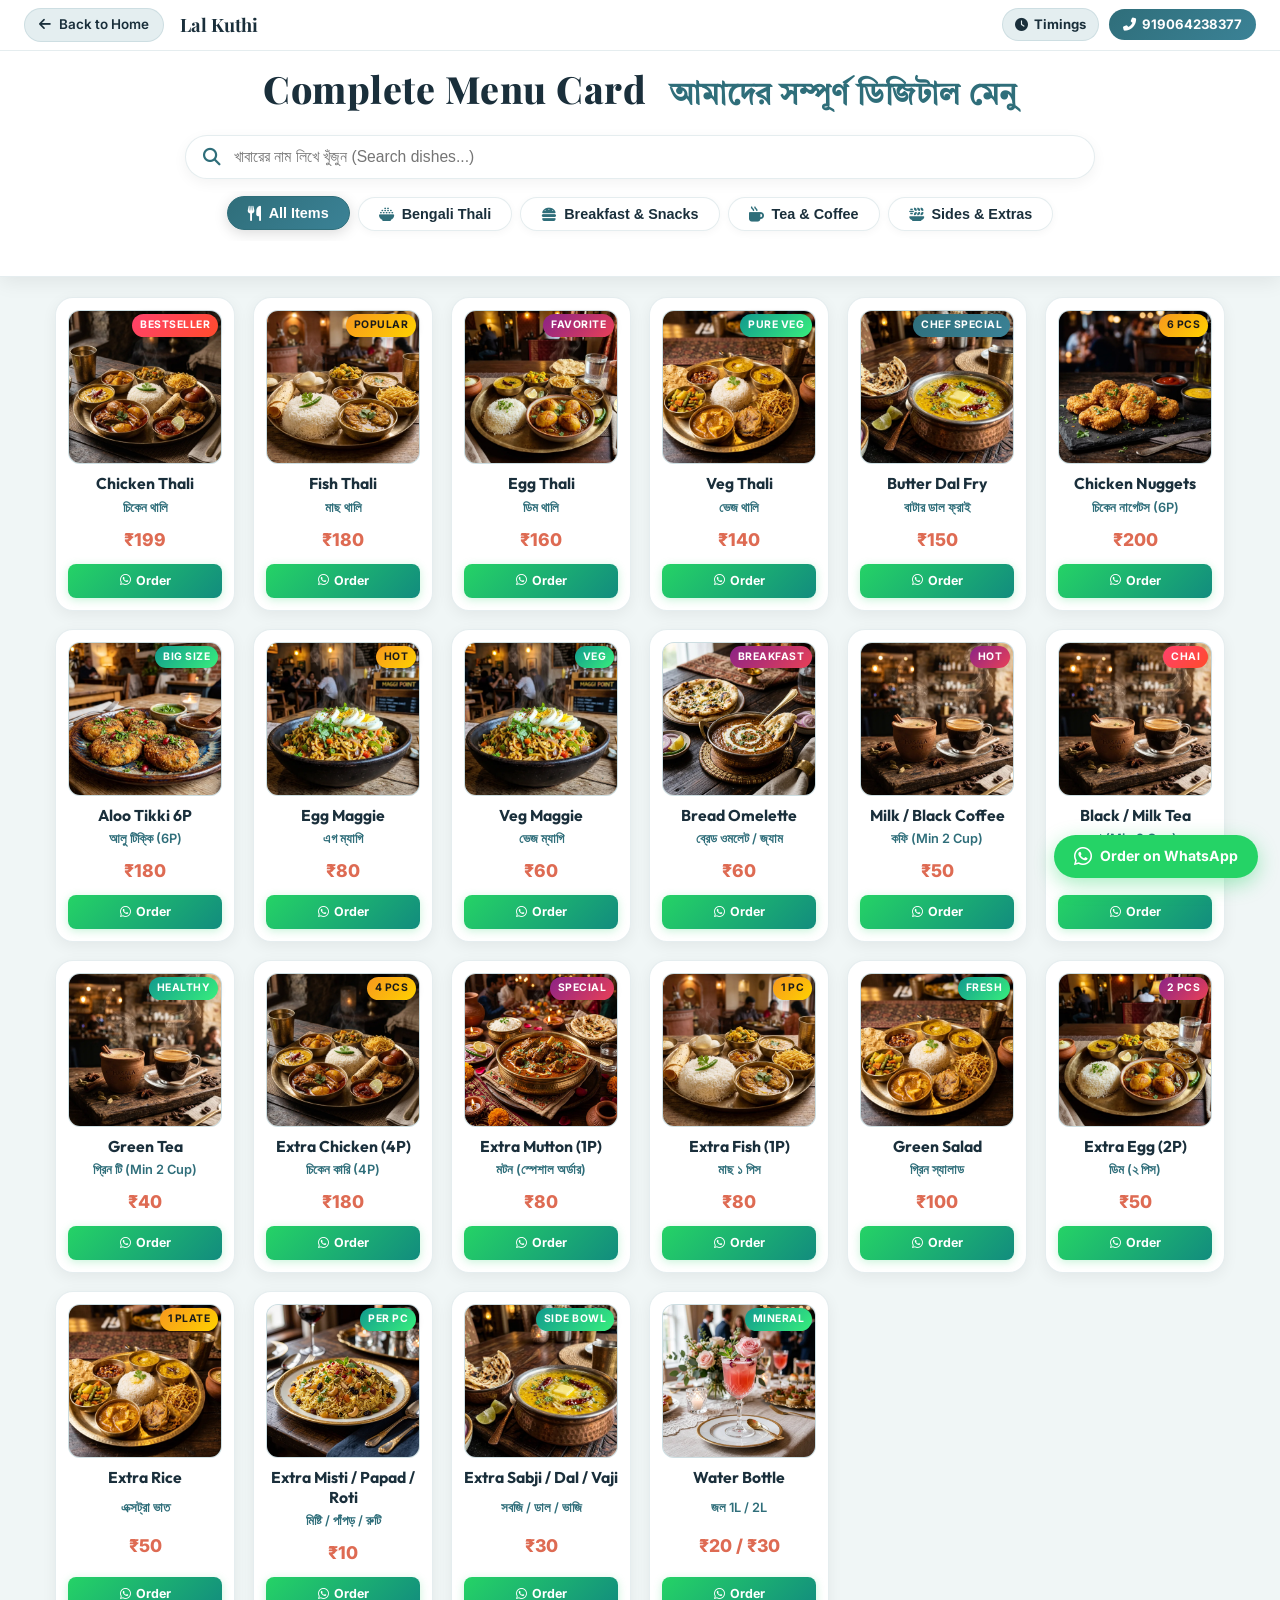
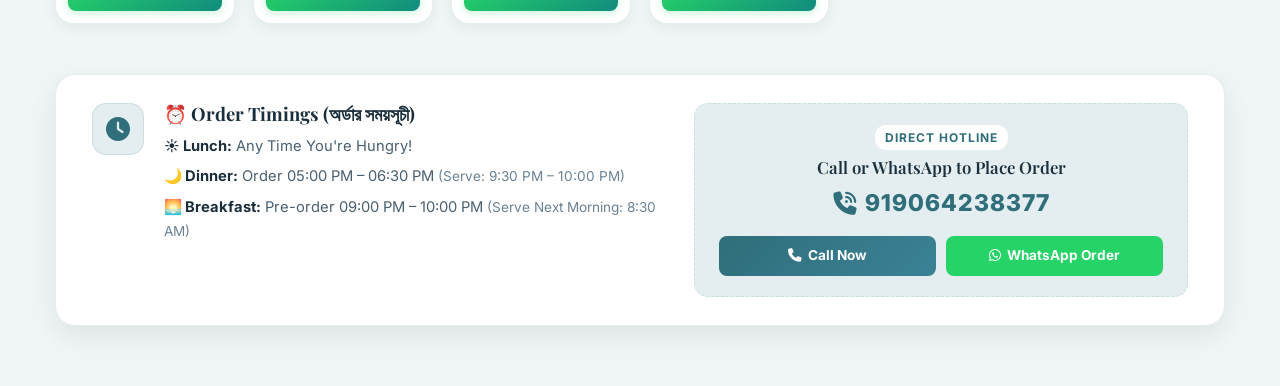
==== commit 2498134f: "Update website content and assets - 2026-09-04 11:57:17" ====
--- a/menu.html
+++ b/menu.html
@@ -1,4 +1,4 @@
-<!DOCTYPE html>
+﻿<!DOCTYPE html>
 <html lang="bn">
 <head>
     <meta charset="UTF-8">
@@ -208,6 +208,8 @@
         }
 
         .menu-category-tabs {
+            touch-action: pan-x pan-y;
+            overscroll-behavior-x: contain;
             display: flex;
             justify-content: center;
             flex-wrap: wrap;
@@ -538,6 +540,8 @@
                 font-size: 0.95rem;
             }
             .menu-category-tabs {
+            touch-action: pan-x pan-y;
+            overscroll-behavior-x: contain;
                 gap: 6px;
                 overflow-x: auto;
                 flex-wrap: nowrap;
@@ -1074,6 +1078,11 @@
                     categoryTabs.forEach(t => t.classList.remove('active'));
                     tab.classList.add('active');
                     activeCategory = tab.getAttribute('data-category');
+                    const tabsContainer = tab.closest('.menu-category-tabs');
+                    if (tabsContainer) {
+                        const targetScroll = tab.offsetLeft - (tabsContainer.clientWidth / 2) + (tab.offsetWidth / 2);
+                        tabsContainer.scrollTo({ left: targetScroll, behavior: 'smooth' });
+                    }
                     filterMenu();
                 });
             });
--- a/styles.css
+++ b/styles.css
@@ -1,4 +1,4 @@
-/* ============================================================
+﻿/* ============================================================
    LAL KUTHI - Premium Modern Theme
    ============================================================ */
 
@@ -869,6 +869,13 @@
     padding-top: 25px;
     padding-bottom: 25px;
 }
+#contact .section-title,
+.contact-section .section-title {
+    font-family: 'Outfit', sans-serif;
+    font-weight: 800;
+    letter-spacing: 0.8px;
+}
+
 
 .contact-container {
     display: flex;
@@ -2945,95 +2952,11 @@
     }
 }
 
-/* ---- Modern Maps CTA Button & Wrapper (LIGHT THEME) ---- */
-.reviews-cta-wrapper {
-    text-align: center;
-    margin-top: 1.2rem;
-}
-
-.modern-maps-btn {
-    display: inline-flex;
-    align-items: center;
-    gap: 12px;
-    padding: 11px 26px;
-    background: var(--bg-card) !important;
-    color: var(--text-primary) !important;
-    border: 1.5px solid var(--glass-border) !important;
-    border-radius: 35px;
-    font-weight: 600;
-    font-size: 0.92rem;
-    letter-spacing: 0.3px;
-    text-decoration: none;
-    transition: all 0.35s cubic-bezier(0.4, 0, 0.2, 1);
-    box-shadow: 0 4px 18px rgba(0, 0, 0, 0.07);
-    position: relative;
-    overflow: hidden;
-    backdrop-filter: blur(10px);
-}
-
-.modern-maps-btn::before {
-    content: '';
-    position: absolute;
-    inset: 0;
-    background: linear-gradient(135deg, var(--accent-gold), var(--accent-amber));
-    opacity: 0;
-    transition: opacity 0.35s ease;
-    z-index: 0;
-}
-
-.modern-maps-btn:hover {
-    transform: translateY(-2px) scale(1.03);
-    border-color: var(--accent-gold) !important;
-    color: #ffffff !important;
-    box-shadow: 0 8px 25px rgba(0, 0, 0, 0.15), var(--glow-gold) !important;
-}
-
-.modern-maps-btn:hover::before {
-    opacity: 1;
-}
-
-.modern-maps-btn span,
-.modern-maps-btn i {
-    position: relative;
-    z-index: 1;
-    transition: transform 0.3s ease, color 0.3s ease;
-}
-
-.modern-maps-btn .maps-icon-badge {
-    display: inline-flex;
-    align-items: center;
-    justify-content: center;
-    width: 28px;
-    height: 28px;
-    background: var(--bg-dark) !important;
-    border-radius: 50%;
-    color: var(--accent-gold) !important;
-    font-size: 0.9rem;
-}
-
-.modern-maps-btn:hover .maps-icon-badge {
-    background: rgba(255, 255, 255, 0.22) !important;
-    color: #ffffff !important;
-}
-
-.modern-maps-btn .maps-arrow-icon {
-    font-size: 0.82rem;
-    color: var(--accent-gold) !important;
-    transition: transform 0.3s ease, color 0.3s ease;
-}
-
-.modern-maps-btn:hover .maps-arrow-icon {
-    transform: translateX(4px);
-    color: #ffffff !important;
+/* Shimmer ray sweep across button */
 }
 
 @media (max-width: 600px) {
-    .modern-maps-btn {
-        padding: 9px 18px;
-        font-size: 0.82rem;
-        gap: 8px;
-    }
-}
+    }
 
 /* ---- Optimized Compact Gap for Customer Reviews Photo Gallery ---- */
 .reviews-section {
@@ -3059,71 +2982,11 @@
     gap: 8px !important;
 }
 
-.reviews-cta-wrapper {
-    margin-top: 0.9rem !important;
-}
-
-.slider-btn {
-    width: 44px !important;
-    height: 44px !important;
-    font-size: 0.95rem !important;
-}
-
-.prev-btn { left: -22px !important; }
-.next-btn { right: -22px !important; }
+/* Shimmer ray sweep across button */
+}
 
 @media (max-width: 600px) {
-    .reviews-section {
-        padding: 20px 8px 16px !important;
-    }
-    .reviews-slider {
-        height: 340px !important;
-    }
-    .slider-dots {
-        margin-top: 0.6rem !important;
-    }
-    .reviews-cta-wrapper {
-        margin-top: 0.75rem !important;
-    }
-    .slider-btn {
-        width: 36px !important;
-        height: 36px !important;
-        font-size: 0.82rem !important;
-    }
-    .prev-btn { left: 4px !important; }
-    .next-btn { right: 4px !important; }
-}
-
-/* Menu Zoom Button */
-.menu-zoom-btn,
-.menu-zoom-img-btn {
-    background: transparent;
-    border: none;
-    padding: 0;
-    cursor: pointer;
-    display: inline-flex;
-    align-items: center;
-    justify-content: center;
-    transition: transform 0.3s ease;
-}
-
-.menu-zoom-btn:hover,
-.menu-zoom-img-btn:hover {
-    transform: scale(1.1) rotate(5deg);
-}
-
-.zoom-full-menu-img {
-    height: 42px;
-    width: auto;
-    object-fit: contain;
-    filter: drop-shadow(0 2px 8px rgba(201, 162, 75, 0.4));
-}
-
-@media (max-width: 600px) {
-    .zoom-full-menu-img {
-        height: 34px;
-    }
-}
+    }
 
 /* ============================================================
    LAL KUTHI - Premium Modern Theme
@@ -3158,7 +3021,9 @@
     z-index: 2;
     width: 100%;
     height: 100%;
+    height: 100dvh;
     max-width: 100vw;
+    max-height: 100dvh;
     background: var(--bg-deep, #0d0d0d);
     color: var(--text-primary, #ffffff);
     display: flex;
@@ -3172,7 +3037,7 @@
     transform: scale(1) translateY(0);
 }
 
-.full-menu-modal-header {
+.full-menu-modal-top-section {
     position: sticky;
     top: 0;
     z-index: 100;
@@ -3180,12 +3045,16 @@
     backdrop-filter: blur(20px);
     -webkit-backdrop-filter: blur(20px);
     border-bottom: 1.5px solid var(--glass-border, rgba(201, 162, 75, 0.3));
+    box-shadow: 0 8px 25px rgba(0, 0, 0, 0.35);
+    flex-shrink: 0;
+}
+
+.full-menu-modal-header {
     padding: 10px 24px;
     display: flex;
     align-items: center;
     justify-content: space-between;
-    box-shadow: 0 4px 20px rgba(0, 0, 0, 0.08);
-    flex-shrink: 0;
+    border-bottom: 1px solid rgba(255, 255, 255, 0.06);
 }
 
 .full-menu-modal-header-left {
@@ -3296,19 +3165,21 @@
 
 .full-menu-modal-body {
     flex: 1;
+    min-height: 0;
+    overscroll-behavior: contain;
     overflow-y: auto;
     -webkit-overflow-scrolling: touch;
-    padding: 10px 0 60px;
+    padding: 4px 0 60px;
     background: var(--bg-deep, #0d0d0d);
 }
 
 /* Modal Hero */
-.full-menu-modal-body .full-menu-hero {
+.full-menu-modal-top-section .full-menu-hero {
     text-align: center;
     padding: 20px 20px 10px;
 }
 
-.full-menu-modal-body .full-menu-hero h1 {
+.full-menu-modal-top-section .full-menu-hero h1 {
     font-family: 'Playfair Display', serif;
     font-size: 2.1rem;
     font-weight: 800;
@@ -3317,7 +3188,7 @@
     line-height: 1.25;
 }
 
-.full-menu-modal-body .full-menu-hero h1 .bengali-heading {
+.full-menu-modal-top-section .full-menu-hero h1 .bengali-heading {
     color: var(--accent-gold);
     display: inline-block;
     font-size: 1.65rem;
@@ -3327,18 +3198,23 @@
 }
 
 /* Modal Controls */
-.full-menu-modal-body .menu-control-bar {
+.full-menu-modal-top-section .menu-control-bar {
     max-width: 950px;
     margin: 0 auto;
-    padding: 10px 20px 18px;
-}
-
-.full-menu-modal-body .search-box-wrapper {
+    padding: 8px 20px 4px;
+}
+
+.full-menu-modal-top-section .menu-category-tabs {
+    margin-bottom: 0 !important;
+    padding-bottom: 2px !important;
+}
+
+.full-menu-modal-top-section .search-box-wrapper {
     position: relative;
     margin-bottom: 14px;
 }
 
-.full-menu-modal-body .search-box-wrapper input {
+.full-menu-modal-top-section .search-box-wrapper input {
     width: 100%;
     background: var(--bg-card, rgba(24, 24, 24, 0.96));
     border: 1.5px solid var(--glass-border, rgba(201, 162, 75, 0.35));
@@ -3351,18 +3227,18 @@
     box-shadow: 0 4px 18px rgba(0, 0, 0, 0.06);
 }
 
-.full-menu-modal-body .search-box-wrapper input::placeholder {
+.full-menu-modal-top-section .search-box-wrapper input::placeholder {
     color: var(--text-secondary, var(--text-muted, #888888));
     opacity: 0.8;
 }
 
-.full-menu-modal-body .search-box-wrapper input:focus {
+.full-menu-modal-top-section .search-box-wrapper input:focus {
     border-color: var(--accent-gold);
     box-shadow: 0 0 20px rgba(201, 162, 75, 0.35);
     background: var(--bg-card);
 }
 
-.full-menu-modal-body .search-box-wrapper i {
+.full-menu-modal-top-section .search-box-wrapper i {
     position: absolute;
     left: 18px;
     top: 50%;
@@ -3435,14 +3311,24 @@
     .menu-modal-call-btn span {
         display: none;
     }
-    .full-menu-modal-body .full-menu-hero h1 {
+    .full-menu-modal-top-section .full-menu-hero h1 {
         font-size: 1.55rem;
     }
-    .full-menu-modal-body .full-menu-hero h1 .bengali-heading {
+    .full-menu-modal-top-section .full-menu-hero h1 .bengali-heading {
         font-size: 1.25rem;
         display: block;
         margin-left: 0;
         margin-top: 4px;
+    }
+    .full-menu-modal-top-section .menu-control-bar {
+        padding: 6px 12px 2px;
+    }
+    .full-menu-modal-top-section .menu-category-tabs {
+        margin-bottom: 0 !important;
+        padding-bottom: 2px !important;
+    }
+    .full-menu-modal-body {
+        padding: 2px 0 60px;
     }
     .compact-grid {
         grid-template-columns: repeat(2, 1fr);
@@ -3628,4 +3514,227 @@
     opacity: 0 !important;
     visibility: hidden !important;
     pointer-events: none !important;
-}+}
+
+/* ============================================================
+   SINGLE LINE MENU CATEGORY FILTER TABS
+   ============================================================ */
+.menu-category-tabs {
+    display: flex !important;
+    justify-content: flex-start !important;
+    flex-wrap: nowrap !important;
+    overflow-x: auto !important;
+    overflow-y: hidden !important;
+    -webkit-overflow-scrolling: touch !important;
+    touch-action: pan-x pan-y !important;
+    overscroll-behavior-x: contain !important;
+    gap: 8px !important;
+    margin-bottom: 20px !important;
+    max-width: 900px !important;
+    margin-left: auto !important;
+    margin-right: auto !important;
+    padding: 6px 12px 10px !important;
+    scrollbar-width: none !important;
+    -ms-overflow-style: none !important;
+}
+
+@media (min-width: 768px) {
+    .menu-category-tabs {
+        justify-content: center !important;
+    }
+}
+
+.menu-category-tabs::-webkit-scrollbar {
+    display: none !important;
+}
+
+.menu-tab-btn {
+    flex-shrink: 0 !important;
+    white-space: nowrap !important;
+}
+
+/* ============================================================
+   SINGLE LINE MENU CATEGORY FILTER TABS (MATCHING POPUP MODAL)
+   ============================================================ */
+.menu-category-tabs {
+    display: flex !important;
+    justify-content: flex-start !important;
+    flex-wrap: nowrap !important;
+    overflow-x: auto !important;
+    overflow-y: hidden !important;
+    -webkit-overflow-scrolling: touch !important;
+    touch-action: pan-x pan-y !important;
+    overscroll-behavior-x: contain !important;
+    gap: 8px !important;
+    margin-bottom: 20px !important;
+    max-width: 900px !important;
+    margin-left: auto !important;
+    margin-right: auto !important;
+    padding: 6px 12px 10px !important;
+    scrollbar-width: none !important;
+    -ms-overflow-style: none !important;
+}
+
+@media (min-width: 768px) {
+    .menu-category-tabs {
+        justify-content: center !important;
+    }
+}
+
+.menu-category-tabs::-webkit-scrollbar {
+    display: none !important;
+}
+
+.menu-tab-btn {
+    flex-shrink: 0 !important;
+    white-space: nowrap !important;
+}
+
+/* ---- Modern Maps CTA Button & Wrapper (Light Theme) ---- */
+.reviews-cta-wrapper {
+    text-align: center;
+    margin-top: 1.6rem;
+    position: relative;
+    z-index: 5;
+}
+
+.modern-maps-btn {
+    display: inline-flex;
+    align-items: center;
+    gap: 14px;
+    padding: 12px 28px 12px 16px;
+    background: linear-gradient(135deg, #ffffff 0%, var(--bg-card2, #f4f0e6) 100%);
+    color: var(--text-primary, #1c1917);
+    border: 1.5px solid var(--accent-gold, #c5a02b);
+    border-radius: 50px;
+    font-family: 'Outfit', sans-serif;
+    font-weight: 600;
+    font-size: 0.96rem;
+    letter-spacing: 0.5px;
+    text-decoration: none;
+    transition: all 0.4s cubic-bezier(0.175, 0.885, 0.32, 1.275);
+    box-shadow: 0 8px 25px rgba(0, 0, 0, 0.08), 0 0 15px var(--glow-gold, rgba(201, 162, 75, 0.15)), inset 0 1px 0 #ffffff;
+    position: relative;
+    overflow: hidden;
+    backdrop-filter: blur(16px);
+    -webkit-backdrop-filter: blur(16px);
+    cursor: pointer;
+}
+
+.modern-maps-btn::after {
+    content: '';
+    position: absolute;
+    top: -50%;
+    left: -60%;
+    width: 40%;
+    height: 200%;
+    background: linear-gradient(
+        60deg,
+        rgba(255, 255, 255, 0) 0%,
+        rgba(255, 255, 255, 0.4) 30%,
+        var(--accent-light, rgba(255, 215, 0, 0.6)) 50%,
+        rgba(255, 255, 255, 0.4) 70%,
+        rgba(255, 255, 255, 0) 100%
+    );
+    transform: rotate(25deg);
+    animation: mapsBtnShimmer 4.5s infinite ease-in-out;
+    pointer-events: none;
+}
+
+@keyframes mapsBtnShimmer {
+    0%, 20% {
+        left: -60%;
+    }
+    60%, 100% {
+        left: 140%;
+    }
+}
+
+.modern-maps-btn:hover {
+    transform: translateY(-3px) scale(1.03);
+    border-color: var(--accent-gold, #c5a02b);
+    background: linear-gradient(135deg, var(--bg-card, #ffffff), var(--accent-light, #fff8e7));
+    box-shadow: 0 12px 30px rgba(0, 0, 0, 0.12), 0 0 25px var(--glow-gold, rgba(201, 162, 75, 0.25));
+    color: var(--text-primary, #1c1917);
+}
+
+.modern-maps-btn .maps-icon-badge {
+    display: inline-flex;
+    align-items: center;
+    justify-content: center;
+    width: 38px;
+    height: 38px;
+    background: linear-gradient(135deg, var(--accent-gold, #c5a02b), var(--accent-amber, #d9961b));
+    border-radius: 50%;
+    color: #ffffff;
+    font-size: 1.05rem;
+    box-shadow: 0 4px 15px rgba(0, 0, 0, 0.15);
+    transition: all 0.35s ease;
+    flex-shrink: 0;
+    position: relative;
+    z-index: 2;
+}
+
+.modern-maps-btn:hover .maps-icon-badge {
+    transform: rotate(-10deg) scale(1.1);
+    box-shadow: 0 6px 20px rgba(0, 0, 0, 0.22);
+}
+
+.modern-maps-btn .maps-btn-text {
+    font-size: 0.95rem;
+    font-weight: 700;
+    color: var(--text-primary, #1c1917);
+    transition: color 0.3s ease;
+    position: relative;
+    z-index: 2;
+}
+
+.modern-maps-btn:hover .maps-btn-text {
+    color: var(--accent-gold, #c5a02b);
+}
+
+.modern-maps-btn .maps-arrow-circle {
+    display: inline-flex;
+    align-items: center;
+    justify-content: center;
+    width: 26px;
+    height: 26px;
+    background: rgba(0, 0, 0, 0.05);
+    border: 1.5px solid var(--accent-gold, #c5a02b);
+    border-radius: 50%;
+    color: var(--accent-gold, #c5a02b);
+    font-size: 0.78rem;
+    transition: all 0.35s ease;
+    flex-shrink: 0;
+    position: relative;
+    z-index: 2;
+}
+
+.modern-maps-btn:hover .maps-arrow-circle {
+    background: var(--accent-gold, #c5a02b);
+    color: #ffffff;
+    border-color: var(--accent-gold, #c5a02b);
+    transform: translateX(4px);
+    box-shadow: 0 0 12px rgba(0, 0, 0, 0.15);
+}
+
+@media (max-width: 600px) {
+    .modern-maps-btn {
+        padding: 10px 20px 10px 14px;
+        font-size: 0.85rem;
+        gap: 10px;
+    }
+    .modern-maps-btn .maps-icon-badge {
+        width: 32px;
+        height: 32px;
+        font-size: 0.9rem;
+    }
+    .modern-maps-btn .maps-btn-text {
+        font-size: 0.85rem;
+    }
+    .modern-maps-btn .maps-arrow-circle {
+        width: 22px;
+        height: 22px;
+        font-size: 0.7rem;
+    }
+}
